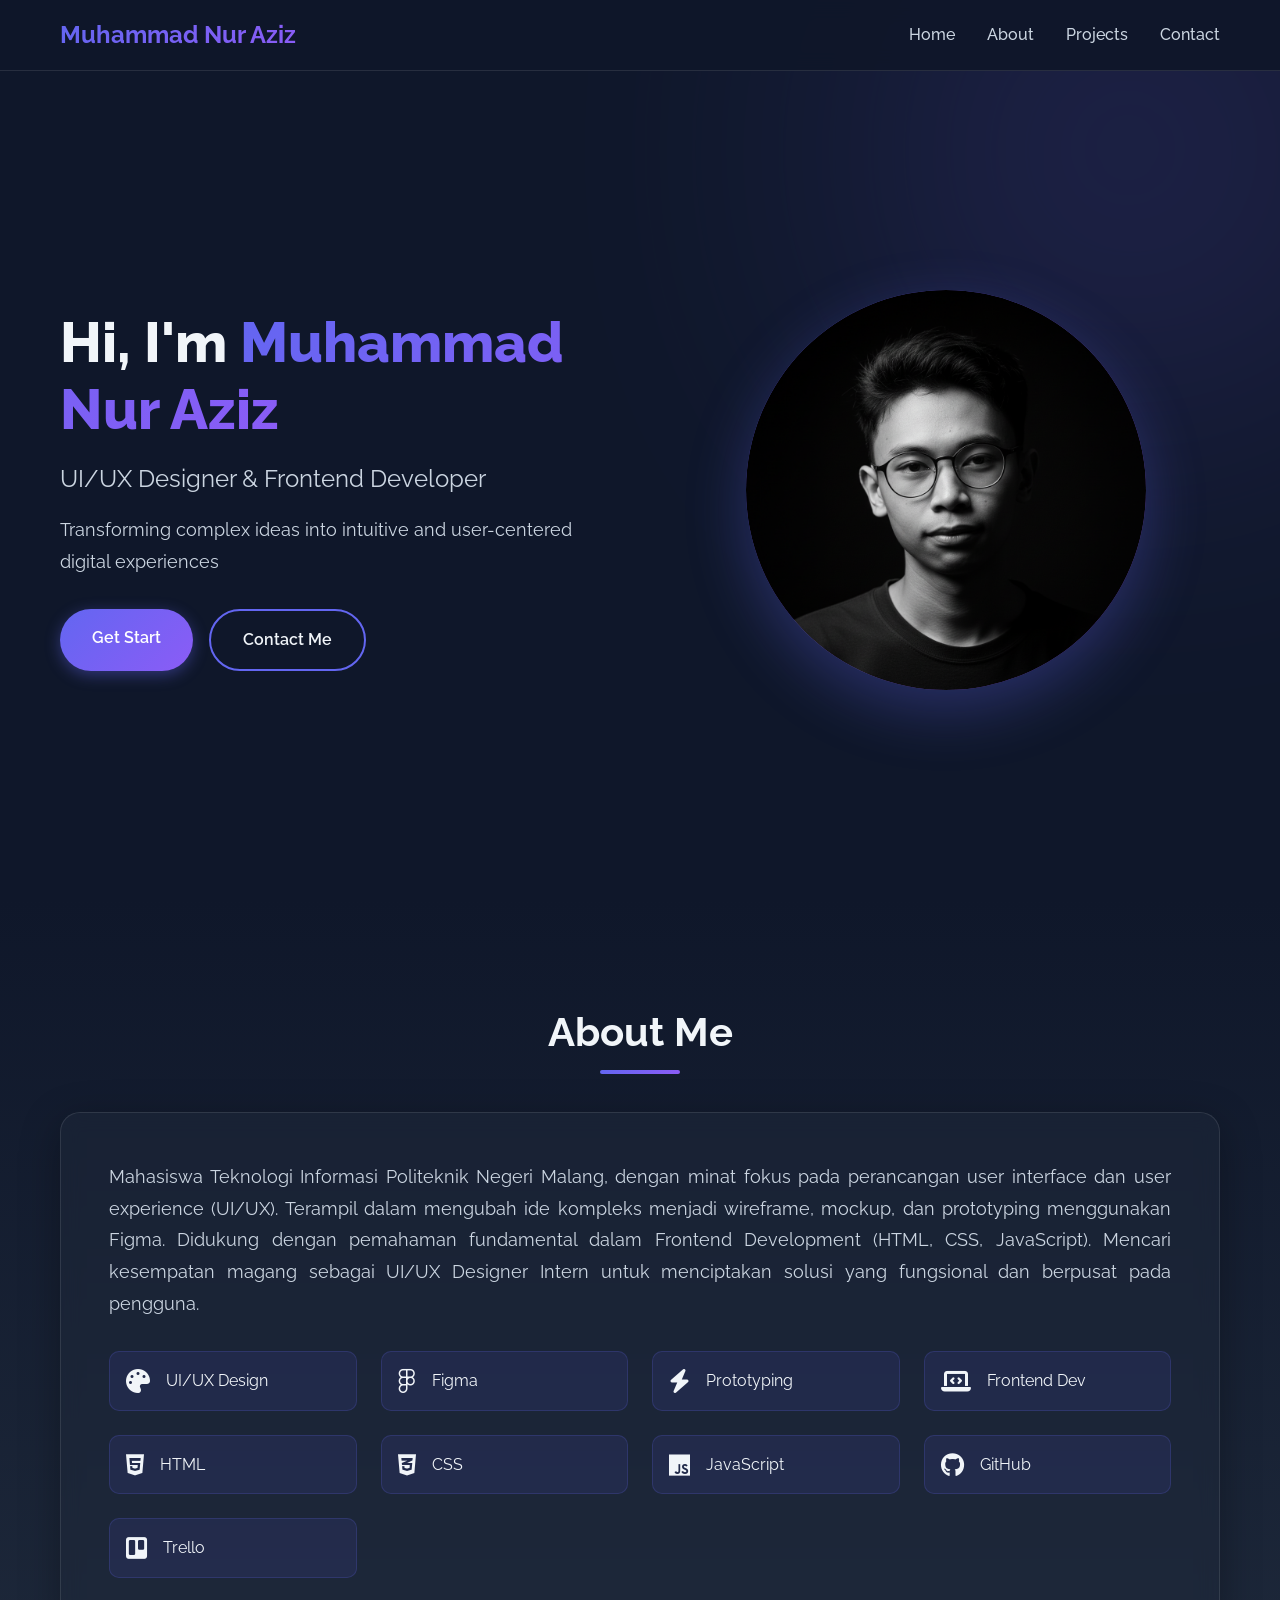
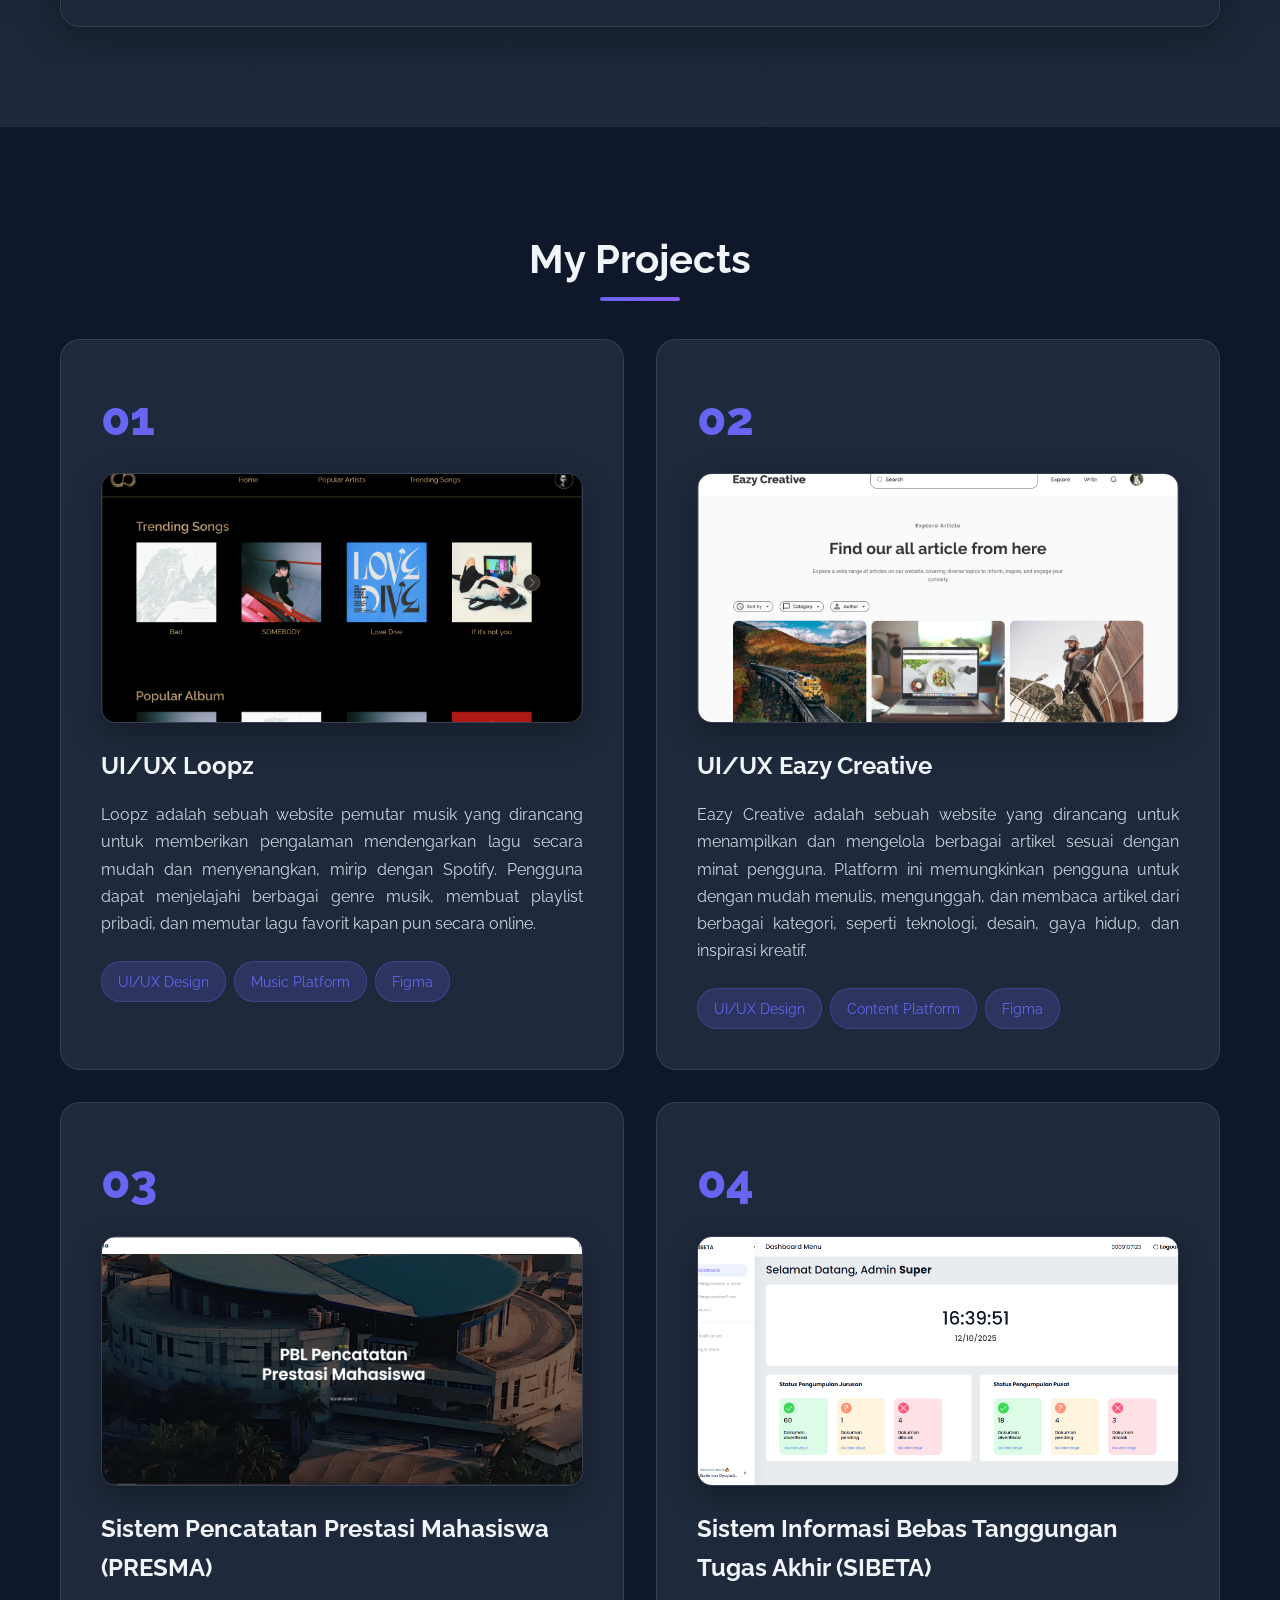
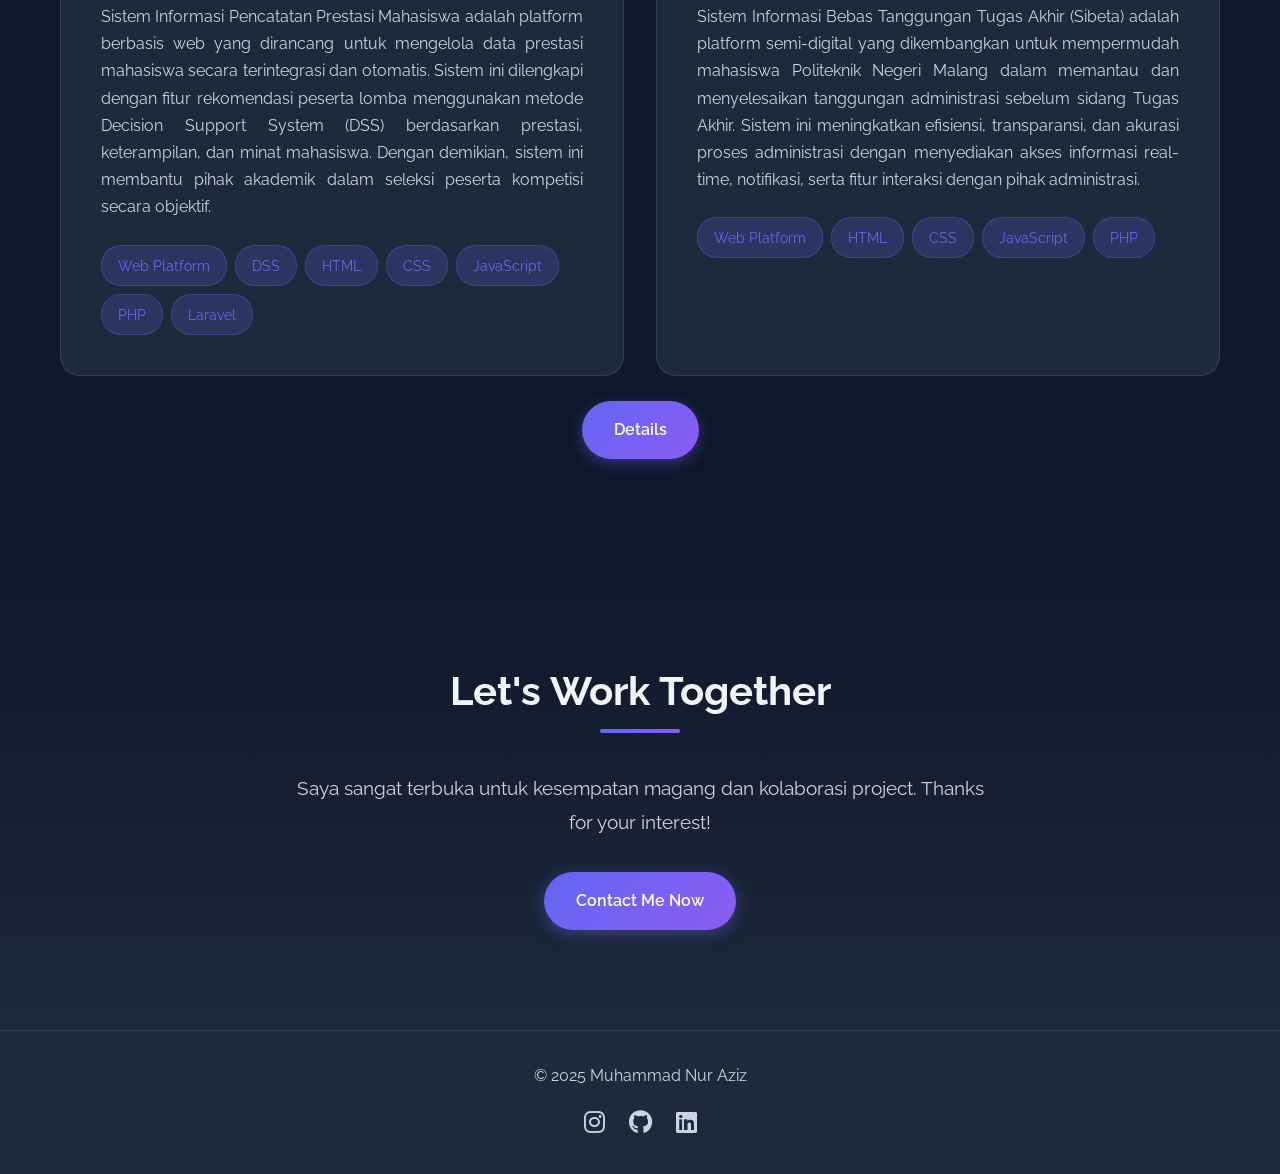
==== index.html @ 15ac4cf9 "personal website" ====
<!DOCTYPE html>
<html lang="id">
  <head>
    <meta charset="UTF-8" />
    <meta name="viewport" content="width=device-width, initial-scale=1.0" />
    <title>Muhammad Nur Aziz - UI/UX Designer Portfolio</title>
    <link rel="stylesheet" href="./css/style.css" />
    <link
      rel="stylesheet"
      href="https://cdnjs.cloudflare.com/ajax/libs/font-awesome/6.5.0/css/all.min.css"
    />
    <link
      href="https://fonts.googleapis.com/css2?family=Raleway:wght@400;500;600;700;800&display=swap"
      rel="stylesheet"
    />
  </head>
  <body>
    <!-- Navigation -->
    <nav class="navbar">
      <div class="container">
        <div class="logo">Muhammad Nur Aziz</div>
        <ul class="nav-menu">
          <li><a href="#home" class="nav-link">Home</a></li>
          <li><a href="#about" class="nav-link">About</a></li>
          <li><a href="#projects" class="nav-link">Projects</a></li>
          <li><a href="#contact" class="nav-link">Contact</a></li>
        </ul>
        <div class="hamburger">
          <span></span>
          <span></span>
          <span></span>
        </div>
      </div>
    </nav>

    <!-- Hero Section -->
    <section id="home" class="hero">
      <div class="container">
        <div class="hero-content">
          <div class="hero-text">
            <h1 class="hero-title">
              Hi, I'm <span class="gradient-text">Muhammad Nur Aziz</span>
            </h1>
            <p class="hero-subtitle">UI/UX Designer & Frontend Developer</p>
            <p class="hero-description">
              Transforming complex ideas into intuitive and user-centered
              digital experiences
            </p>
            <div class="hero-buttons">
              <a href="#about" class="btn btn-primary">Get Start</a>
              <a
                href="https://wa.me/+6289617421374"
                class="btn btn-secondary"
                target="_blank"
                >Contact Me</a
              >
            </div>
          </div>
          <div class="hero-image">
            <div class="image-placeholder">
              <img src="./img/profile.png" alt="Muhammad Nur Aziz" />
            </div>
          </div>
        </div>
      </div>
    </section>

    <!-- About Section -->
    <section id="about" class="about">
      <div class="container">
        <h2 class="section-title">About Me</h2>
        <div class="about-content">
          <div class="about-card">
            <p class="about-text">
              Mahasiswa Teknologi Informasi Politeknik Negeri Malang, dengan
              minat fokus pada perancangan user interface dan user experience
              (UI/UX). Terampil dalam mengubah ide kompleks menjadi wireframe,
              mockup, dan prototyping menggunakan Figma. Didukung dengan
              pemahaman fundamental dalam Frontend Development (HTML, CSS,
              JavaScript). Mencari kesempatan magang sebagai UI/UX Designer
              Intern untuk menciptakan solusi yang fungsional dan berpusat pada
              pengguna.
            </p>
            <div class="skills">
              <div class="skill-item">
                <i class="fa-solid fa-palette skill-icon"></i
                ><span>UI/UX Design</span>
              </div>
              <div class="skill-item">
                <i class="fa-brands fa-figma skill-icon"></i><span>Figma</span>
              </div>
              <div class="skill-item">
                <i class="fa-solid fa-bolt skill-icon"></i
                ><span>Prototyping</span>
              </div>
              <div class="skill-item">
                <i class="fa-solid fa-laptop-code skill-icon"></i
                ><span>Frontend Dev</span>
              </div>
              <div class="skill-item">
                <i class="fa-brands fa-html5 skill-icon"></i><span>HTML</span>
              </div>
              <div class="skill-item">
                <i class="fa-brands fa-css3-alt skill-icon"></i><span>CSS</span>
              </div>
              <div class="skill-item">
                <i class="fa-brands fa-js skill-icon"></i
                ><span>JavaScript</span>
              </div>
              <div class="skill-item">
                <i class="fa-brands fa-github skill-icon"></i
                ><span>GitHub</span>
              </div>
              <div class="skill-item">
                <i class="fa-brands fa-trello skill-icon"></i
                ><span>Trello</span>
              </div>
            </div>
          </div>
        </div>
      </div>
    </section>

    <!-- Projects Section -->
    <section id="projects" class="projects">
      <div class="container">
        <h2 class="section-title">My Projects</h2>
        <div class="projects-grid">
          <!-- Project 1 -->
          <div class="project-card">
            <div class="project-number">01</div>
            <div class="project-image">
              <img src="./img/loopz.png" alt="Preview Loopz" />
            </div>
            <h3 class="project-title">UI/UX Loopz</h3>
            <p class="project-description">
              Loopz adalah sebuah website pemutar musik yang dirancang untuk
              memberikan pengalaman mendengarkan lagu secara mudah dan
              menyenangkan, mirip dengan Spotify. Pengguna dapat menjelajahi
              berbagai genre musik, membuat playlist pribadi, dan memutar lagu
              favorit kapan pun secara online.
            </p>
            <div class="project-tags">
              <span class="tag">UI/UX Design</span>
              <span class="tag">Music Platform</span>
              <span class="tag">Figma</span>
            </div>
          </div>

          <!-- Project 2 -->
          <div class="project-card">
            <div class="project-number">02</div>
            <div class="project-image">
              <img src="./img/ezcreative.png" alt="Preview EzCrateive" />
            </div>
            <h3 class="project-title">UI/UX Eazy Creative</h3>
            <p class="project-description">
              Eazy Creative adalah sebuah website yang dirancang untuk
              menampilkan dan mengelola berbagai artikel sesuai dengan minat
              pengguna. Platform ini memungkinkan pengguna untuk dengan mudah
              menulis, mengunggah, dan membaca artikel dari berbagai kategori,
              seperti teknologi, desain, gaya hidup, dan inspirasi kreatif.
            </p>
            <div class="project-tags">
              <span class="tag">UI/UX Design</span>
              <span class="tag">Content Platform</span>
              <span class="tag">Figma</span>
            </div>
          </div>
          <!-- Project 3 -->
          <div class="project-card">
            <div class="project-number">03</div>
            <div class="project-image">
              <img src="./img/presma.png" alt="Preview PRESMA" />
            </div>
            <h3 class="project-title">
              Sistem Pencatatan Prestasi Mahasiswa (PRESMA)
            </h3>
            <p class="project-description">
              Sistem Informasi Pencatatan Prestasi Mahasiswa adalah platform
              berbasis web yang dirancang untuk mengelola data prestasi
              mahasiswa secara terintegrasi dan otomatis. Sistem ini dilengkapi
              dengan fitur rekomendasi peserta lomba menggunakan metode Decision
              Support System (DSS) berdasarkan prestasi, keterampilan, dan minat
              mahasiswa. Dengan demikian, sistem ini membantu pihak akademik
              dalam seleksi peserta kompetisi secara objektif.
            </p>
            <div class="project-tags">
              <span class="tag">Web Platform</span>
              <span class="tag">DSS</span>
              <span class="tag">HTML</span>
              <span class="tag">CSS</span>
              <span class="tag">JavaScript</span>
              <span class="tag">PHP</span>
              <span class="tag">Laravel</span>
            </div>
          </div>

          <!-- Project 4 -->
          <div class="project-card">
            <div class="project-number">04</div>
            <div class="project-image">
              <img src="./img/sibeta.png" alt="Preview Sibeta" />
            </div>
            <h3 class="project-title">
              Sistem Informasi Bebas Tanggungan Tugas Akhir (SIBETA)
            </h3>
            <p class="project-description">
              Sistem Informasi Bebas Tanggungan Tugas Akhir (Sibeta) adalah
              platform semi-digital yang dikembangkan untuk mempermudah
              mahasiswa Politeknik Negeri Malang dalam memantau dan
              menyelesaikan tanggungan administrasi sebelum sidang Tugas Akhir.
              Sistem ini meningkatkan efisiensi, transparansi, dan akurasi
              proses administrasi dengan menyediakan akses informasi real-time,
              notifikasi, serta fitur interaksi dengan pihak administrasi.
            </p>
            <div class="project-tags">
              <span class="tag">Web Platform</span>
              <span class="tag">HTML</span>
              <span class="tag">CSS</span>
              <span class="tag">JavaScript</span>
              <span class="tag">PHP</span>
            </div>
          </div>
        </div>
      </div>
      <br />
      <div class="contact-content">
        <!-- Details Screenshot project -->
        <div class="contact-buttons">
          <a
            href="https://drive.google.com/drive/u/0/folders/1Ir-aEuuQYAN5PcTcXBgMa7-wXLX2OLFY"
            class="btn btn-primary"
            target="_blank"
            >Details</a
          >
        </div>
      </div>
    </section>

    <!-- Contact Section -->
    <section id="contact" class="contact">
      <div class="container">
        <h2 class="section-title">Let's Work Together</h2>
        <div class="contact-content">
          <p class="contact-description">
            Saya sangat terbuka untuk kesempatan magang dan kolaborasi project.
            Thanks for your interest!
          </p>
          <div class="contact-buttons">
            <a href="https://wa.me/+6289617421374" class="btn btn-primary"
              >Contact Me Now</a
            >
            <!-- <a
              href="https://www.linkedin.com/in/muhammad-nur-aziz-06a3a4257/"
              class="btn btn-secondary"
              target="_blank"
              >LinkedIn</a
            > -->
          </div>
        </div>
      </div>
    </section>

    <!-- Footer -->
    <footer class="footer">
      <div class="container">
        <p>&copy; 2025 Muhammad Nur Aziz</p>
        <div class="social-links">
          <a
            href="https://www.instagram.com/reeen8890/"
            target="_blank"
            aria-label="Instagram"
          >
            <i class="fab fa-instagram"></i>
          </a>
          <a
            href="https://github.com/ren5602"
            target="_blank"
            aria-label="GitHub"
          >
            <i class="fab fa-github"></i>
          </a>
          <a
            href="https://www.linkedin.com/in/muhammad-nur-aziz-06a3a4257"
            target="_blank"
            aria-label="LinkedIn"
          >
            <i class="fab fa-linkedin"></i>
          </a>
        </div>
      </div>
    </footer>

    <script src="./js/script.js"></script>
  </body>
</html>
---- css/style.css ----
/* Reset & Base Styles */
* {
  margin: 0;
  padding: 0;
  box-sizing: border-box;
}

:root {
  --primary-color: #6366f1;
  --secondary-color: #8b5cf6;
  --dark-bg: #0f172a;
  --dark-card: #1e293b;
  --text-primary: #f1f5f9;
  --text-secondary: #cbd5e1;
  --accent-gradient: linear-gradient(135deg, #6366f1 0%, #8b5cf6 100%);
}

html {
  scroll-behavior: smooth;
}

body {
  font-family: "Raleway", sans-serif;
  background-color: var(--dark-bg);
  color: var(--text-primary);
  line-height: 1.6;
  overflow-x: hidden;
}

.container {
  max-width: 1200px;
  margin: 0 auto;
  padding: 0 20px;
}

/* Navigation */
.navbar {
  position: fixed;
  top: 0;
  width: 100%;
  background: rgba(15, 23, 42, 0.95);
  backdrop-filter: blur(10px);
  z-index: 1000;
  padding: 1rem 0;
  border-bottom: 1px solid rgba(255, 255, 255, 0.1);
}

.navbar .container {
  display: flex;
  justify-content: space-between;
  align-items: center;
}

.logo {
  font-size: 1.5rem;
  font-weight: bold;
  background: var(--accent-gradient);
  -webkit-background-clip: text;
  -webkit-text-fill-color: transparent;
  background-clip: text;
}

.nav-menu {
  display: flex;
  list-style: none;
  gap: 2rem;
}

.nav-link {
  color: var(--text-secondary);
  text-decoration: none;
  transition: color 0.3s ease;
  font-weight: 500;
}

.nav-link:hover {
  color: var(--primary-color);
}

.hamburger {
  display: none;
  flex-direction: column;
  cursor: pointer;
  gap: 5px;
}

.hamburger span {
  width: 25px;
  height: 3px;
  background: var(--text-primary);
  transition: all 0.3s ease;
}

/* Hero Section */
.hero {
  min-height: 100vh;
  display: flex;
  align-items: center;
  padding-top: 80px;
  position: relative;
  overflow: hidden;
}

.hero::before {
  content: "";
  position: absolute;
  width: 500px;
  height: 500px;
  background: var(--accent-gradient);
  border-radius: 50%;
  filter: blur(150px);
  opacity: 0.2;
  top: -100px;
  right: -100px;
  animation: float 8s ease-in-out infinite;
}

@keyframes float {
  0%,
  100% {
    transform: translate(0, 0);
  }
  50% {
    transform: translate(-50px, 50px);
  }
}

.hero-content {
  display: grid;
  grid-template-columns: 1fr 1fr;
  gap: 4rem;
  align-items: center;
  position: relative;
  z-index: 1;
}

.hero-title {
  font-size: 3.5rem;
  font-weight: 800;
  margin-bottom: 1rem;
  line-height: 1.2;
}

.gradient-text {
  background: var(--accent-gradient);
  -webkit-background-clip: text;
  -webkit-text-fill-color: transparent;
  background-clip: text;
}

.hero-subtitle {
  font-size: 1.5rem;
  color: var(--text-secondary);
  margin-bottom: 1rem;
}

.hero-description {
  font-size: 1.1rem;
  color: var(--text-secondary);
  margin-bottom: 2rem;
  line-height: 1.8;
}

.hero-buttons {
  display: flex;
  gap: 1rem;
}

.btn {
  padding: 1rem 2rem;
  border-radius: 50px;
  text-decoration: none;
  font-weight: 600;
  transition: all 0.3s ease;
  display: inline-block;
}

.btn-primary {
  background: var(--accent-gradient);
  color: white;
  box-shadow: 0 4px 15px rgba(99, 102, 241, 0.4);
}

.btn-primary:hover {
  transform: translateY(-3px);
  box-shadow: 0 6px 20px rgba(99, 102, 241, 0.6);
}

.btn-secondary {
  background: transparent;
  color: var(--text-primary);
  border: 2px solid var(--primary-color);
}

.btn-secondary:hover {
  background: var(--primary-color);
  transform: translateY(-3px);
}

.hero-image {
  display: flex;
  justify-content: center;
}

.image-placeholder {
  width: 400px;
  height: 400px;
  border-radius: 50%;
  background: var(--accent-gradient);
  display: flex;
  align-items: center;
  justify-content: center;
  position: relative;
  overflow: hidden;
  box-shadow: 0 20px 60px rgba(99, 102, 241, 0.3);
}

.image-placeholder img {
  width: 100%;
  height: 100%;
  object-fit: cover;
}

/* About Section */
.about {
  padding: 100px 0;
  background: linear-gradient(180deg, var(--dark-bg) 0%, var(--dark-card) 100%);
}

.section-title {
  font-size: 2.5rem;
  text-align: center;
  margin-bottom: 3rem;
  position: relative;
}

.section-title::after {
  content: "";
  position: absolute;
  bottom: -10px;
  left: 50%;
  transform: translateX(-50%);
  width: 80px;
  height: 4px;
  background: var(--accent-gradient);
  border-radius: 2px;
}

.about-card {
  background: rgba(30, 41, 59, 0.5);
  padding: 3rem;
  border-radius: 20px;
  backdrop-filter: blur(10px);
  border: 1px solid rgba(255, 255, 255, 0.1);
  box-shadow: 0 10px 40px rgba(0, 0, 0, 0.3);
}

.about-text {
  font-size: 1.1rem;
  line-height: 1.8;
  color: var(--text-secondary);
  margin-bottom: 2rem;
  text-align: justify;
}

.skills {
  display: grid;
  grid-template-columns: repeat(auto-fit, minmax(200px, 1fr));
  gap: 1.5rem;
}

.skill-item {
  display: flex;
  align-items: center;
  gap: 1rem;
  padding: 1rem;
  background: rgba(99, 102, 241, 0.1);
  border-radius: 10px;
  border: 1px solid rgba(99, 102, 241, 0.2);
  transition: all 0.3s ease;
}

.skill-item:hover {
  background: rgba(99, 102, 241, 0.2);
  transform: translateY(-5px);
}

.skill-icon {
  font-size: 1.5rem;
}

/* Projects Section */
.projects {
  padding: 100px 0;
  background: var(--dark-bg);
}

.projects-grid {
  display: grid;
  grid-template-columns: repeat(auto-fit, minmax(500px, 1fr));
  gap: 2rem;
}

.project-card {
  background: var(--dark-card);
  padding: 2.5rem;
  border-radius: 20px;
  border: 1px solid rgba(255, 255, 255, 0.1);
  transition: all 0.4s ease;
  position: relative;
  overflow: hidden;
}

.project-card::before {
  content: "";
  position: absolute;
  top: 0;
  left: 0;
  width: 100%;
  height: 4px;
  background: var(--accent-gradient);
  transform: scaleX(0);
  transition: transform 0.4s ease;
}

.project-card:hover::before {
  transform: scaleX(1);
}

.project-card:hover {
  transform: translateY(-10px);
  box-shadow: 0 20px 50px rgba(99, 102, 241, 0.3);
  border-color: var(--primary-color);
}

.project-number {
  font-size: 3rem;
  font-weight: 800;
  background: var(--accent-gradient);
  -webkit-background-clip: text;
  -webkit-text-fill-color: transparent;
  background-clip: text;
  margin-bottom: 1rem;
}

.project-title {
  font-size: 1.5rem;
  margin-bottom: 1rem;
  color: var(--text-primary);
}

.project-description {
  color: var(--text-secondary);
  margin-bottom: 1.5rem;
  line-height: 1.7;
  text-align: justify;
}

.project-tags {
  display: flex;
  flex-wrap: wrap;
  gap: 0.5rem;
}

.tag {
  padding: 0.5rem 1rem;
  background: rgba(99, 102, 241, 0.2);
  color: var(--primary-color);
  border-radius: 20px;
  font-size: 0.9rem;
  border: 1px solid rgba(99, 102, 241, 0.3);
}
.project-image {
  width: 100%;
  height: 250px;
  border-radius: 15px;
  overflow: hidden;
  margin-bottom: 1.5rem;
  border: 1px solid rgba(255, 255, 255, 0.1);
  box-shadow: 0 10px 30px rgba(0, 0, 0, 0.3);
}

.project-image img {
  width: 100%;
  height: 100%;
  object-fit: cover;
  transition: transform 0.5s ease;
}

.project-card:hover .project-image img {
  transform: scale(1.05);
}
/* Contact Section */
.contact {
  padding: 100px 0;
  background: linear-gradient(180deg, var(--dark-bg) 0%, var(--dark-card) 100%);
}

.contact-content {
  text-align: center;
  max-width: 700px;
  margin: 0 auto;
}

.contact-description {
  font-size: 1.2rem;
  color: var(--text-secondary);
  margin-bottom: 2rem;
  line-height: 1.8;
}

.contact-buttons {
  display: flex;
  justify-content: center;
  gap: 1rem;
}

/* Footer */
.footer {
  background: var(--dark-card);
  padding: 2rem 0;
  text-align: center;
  border-top: 1px solid rgba(255, 255, 255, 0.1);
}

.footer p {
  color: var(--text-secondary);
}
.footer .social-links {
  margin-top: 1rem;
  display: flex;
  justify-content: center;
  gap: 1.5rem;
}

.footer .social-links a {
  color: var(--text-secondary);
  font-size: 1.5rem;
  transition: all 0.3s ease;
}

.footer .social-links a:hover {
  color: var(--primary-color);
  transform: translateY(-3px);
}

/* Responsive Design */
@media (max-width: 768px) {
  .hamburger {
    display: flex;
  }

  .nav-menu {
    position: fixed;
    left: -100%;
    top: 70px;
    flex-direction: column;
    background: var(--dark-card);
    width: 100%;
    text-align: center;
    transition: 0.3s;
    padding: 2rem 0;
    border-top: 1px solid rgba(255, 255, 255, 0.1);
  }

  .nav-menu.active {
    left: 0;
  }

  .hero-content {
    grid-template-columns: 1fr;
    text-align: center;
  }

  .hero-title {
    font-size: 2.5rem;
  }

  .hero-buttons {
    justify-content: center;
    flex-wrap: wrap;
  }

  .image-placeholder {
    width: 300px;
    height: 300px;
  }

  .projects-grid {
    grid-template-columns: 1fr;
  }

  .contact-buttons {
    flex-direction: column;
    align-items: center;
  }

  .btn {
    width: 100%;
    max-width: 300px;
  }
}

@media (max-width: 480px) {
  .hero-title {
    font-size: 2rem;
  }

  .section-title {
    font-size: 2rem;
  }

  .about-card {
    padding: 2rem;
  }

  .project-card {
    padding: 2rem;
  }
}
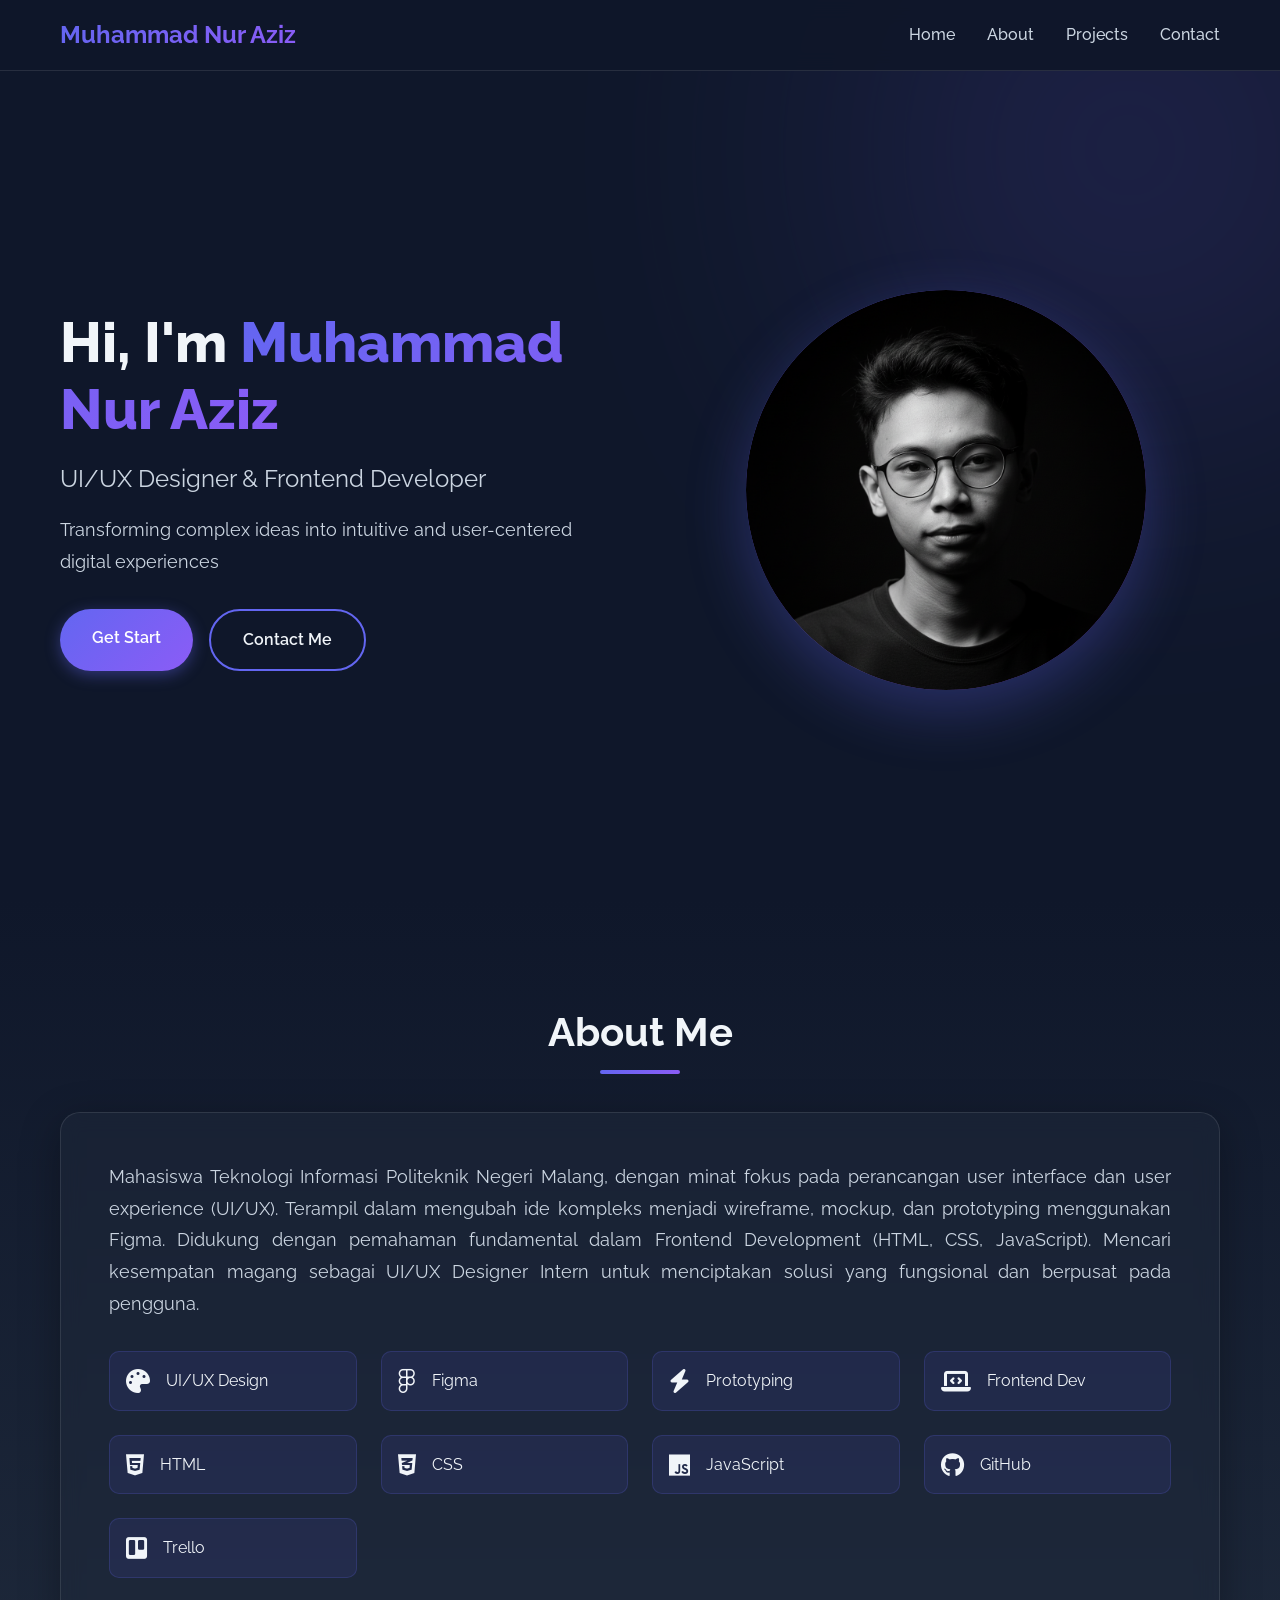
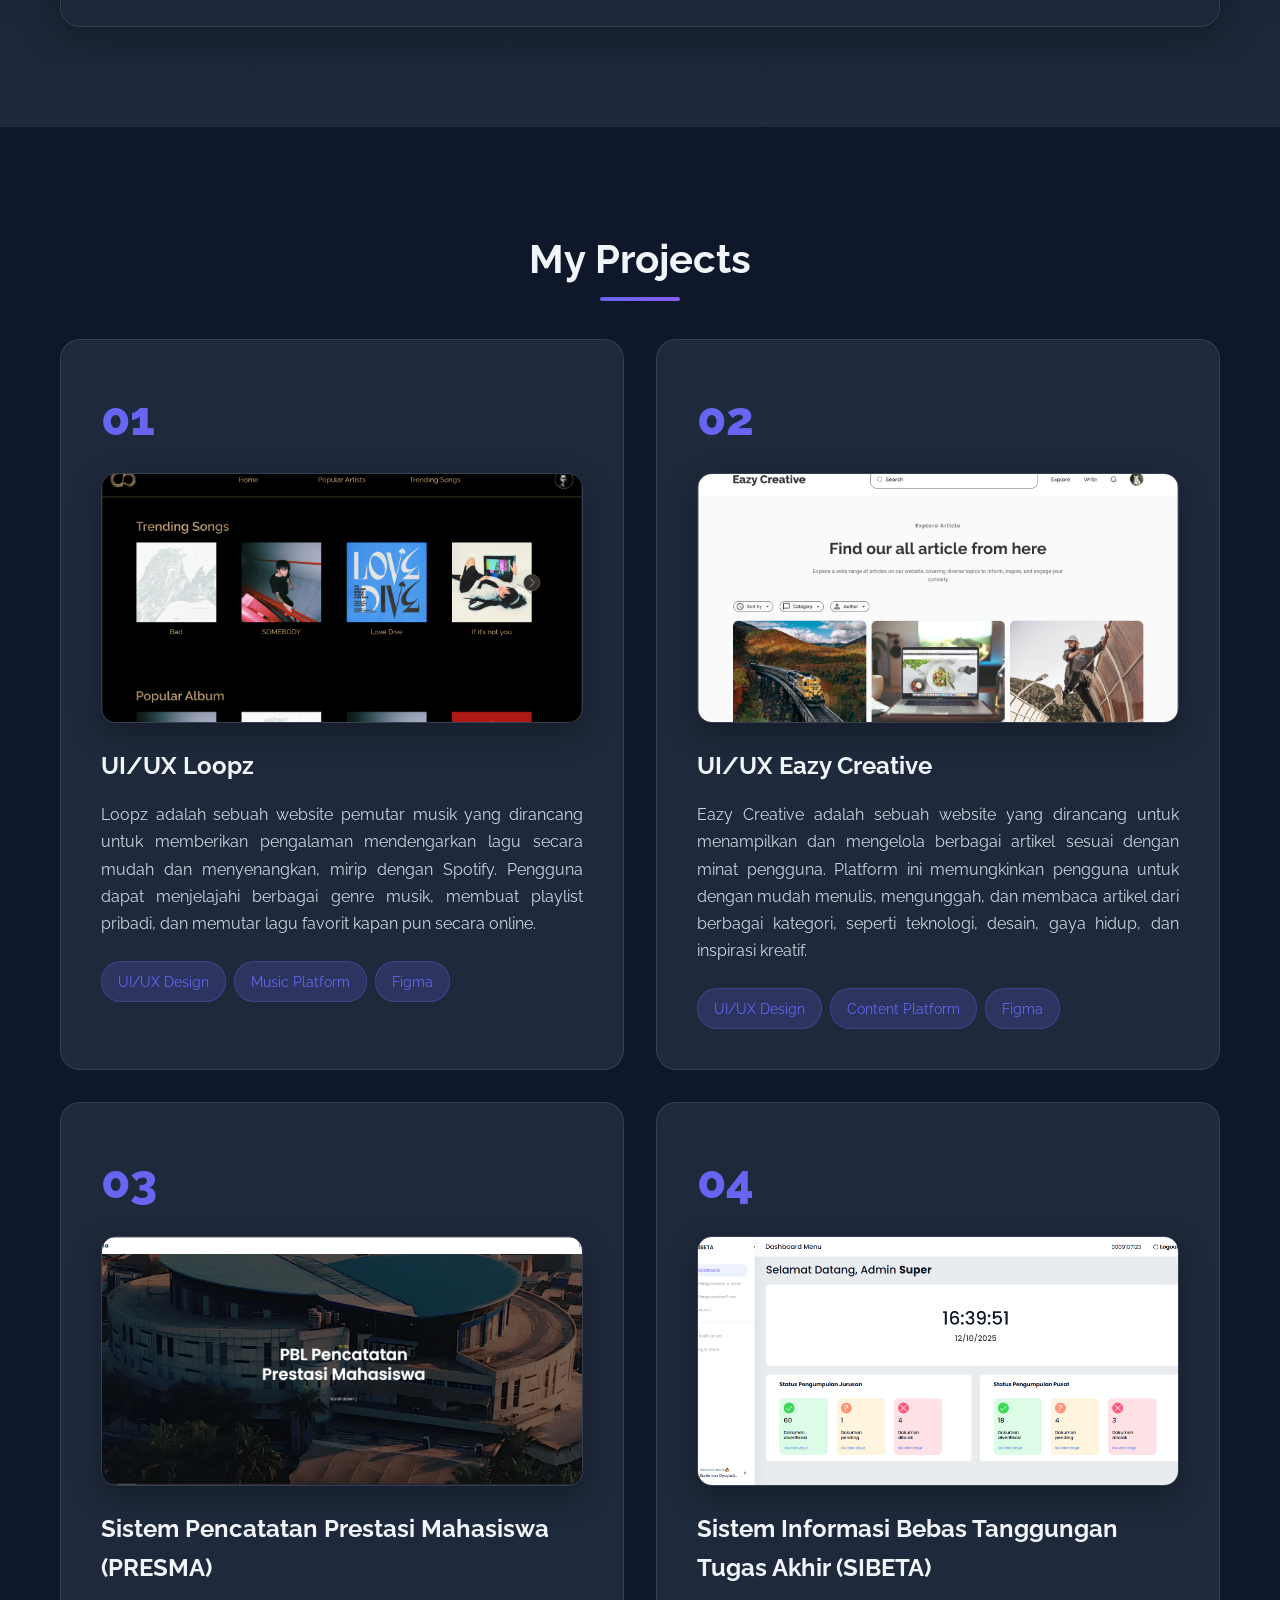
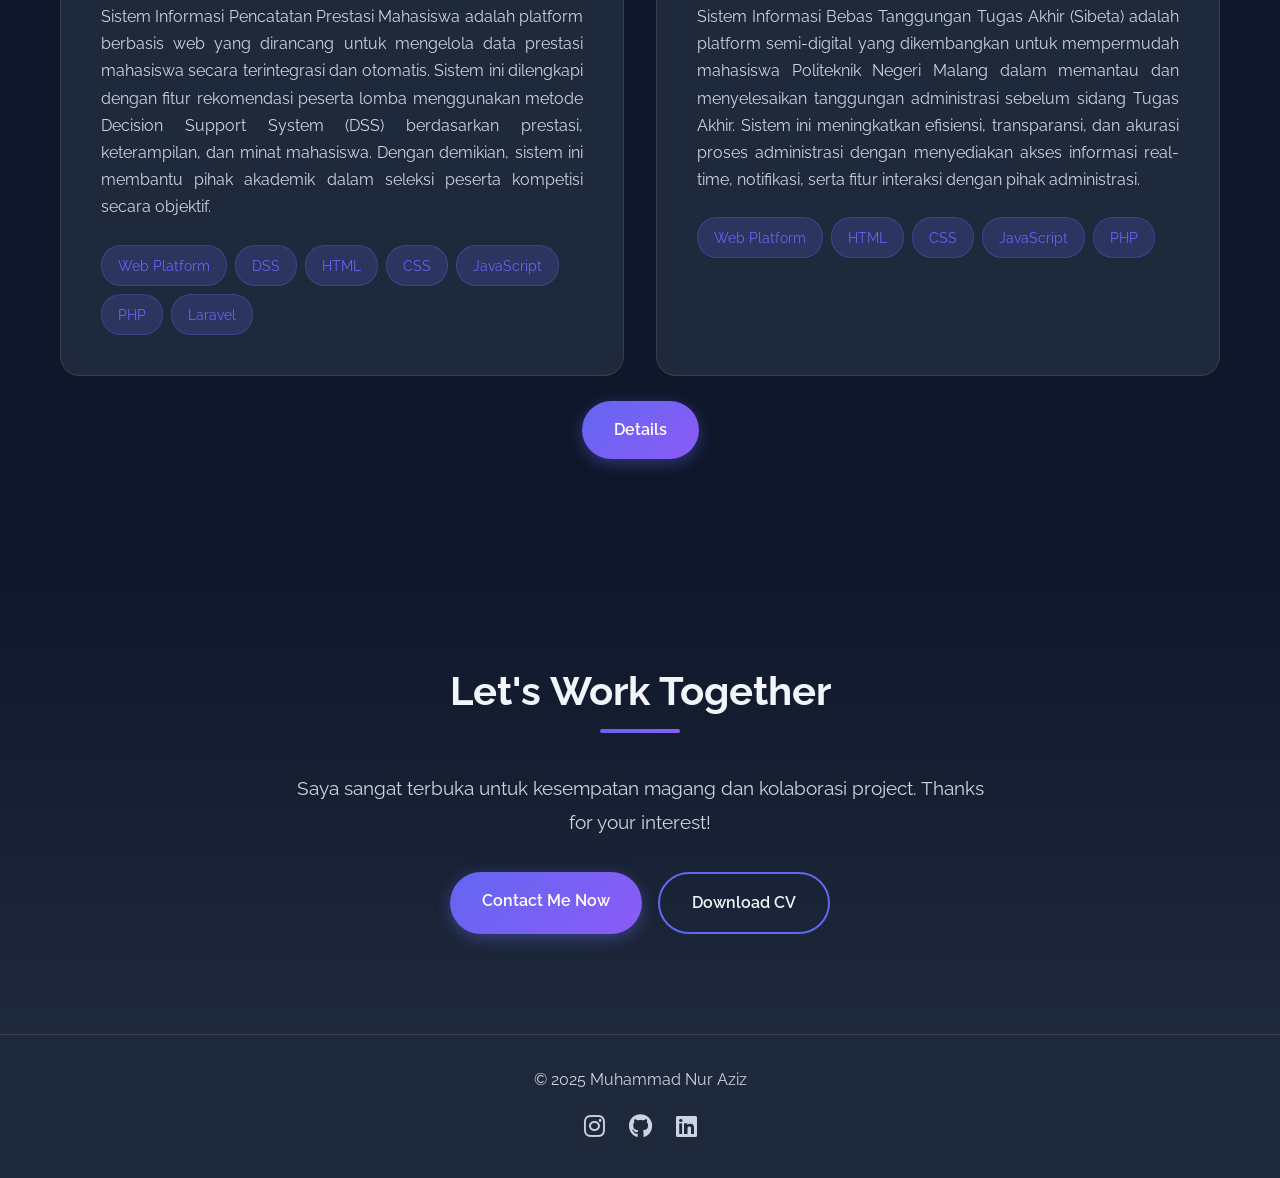
==== commit db332bb2: "add cv download" ====
--- a/index.html
+++ b/index.html
@@ -251,12 +251,12 @@
             <a href="https://wa.me/+6289617421374" class="btn btn-primary"
               >Contact Me Now</a
             >
-            <!-- <a
-              href="https://www.linkedin.com/in/muhammad-nur-aziz-06a3a4257/"
+            <a
+              href="https://drive.google.com/file/d/1DxnGgFA5l8zEioxo1bAGJYwwzL0PJiMN/view?usp=sharing"
               class="btn btn-secondary"
               target="_blank"
-              >LinkedIn</a
-            > -->
+              >Download CV</a
+            >
           </div>
         </div>
       </div>
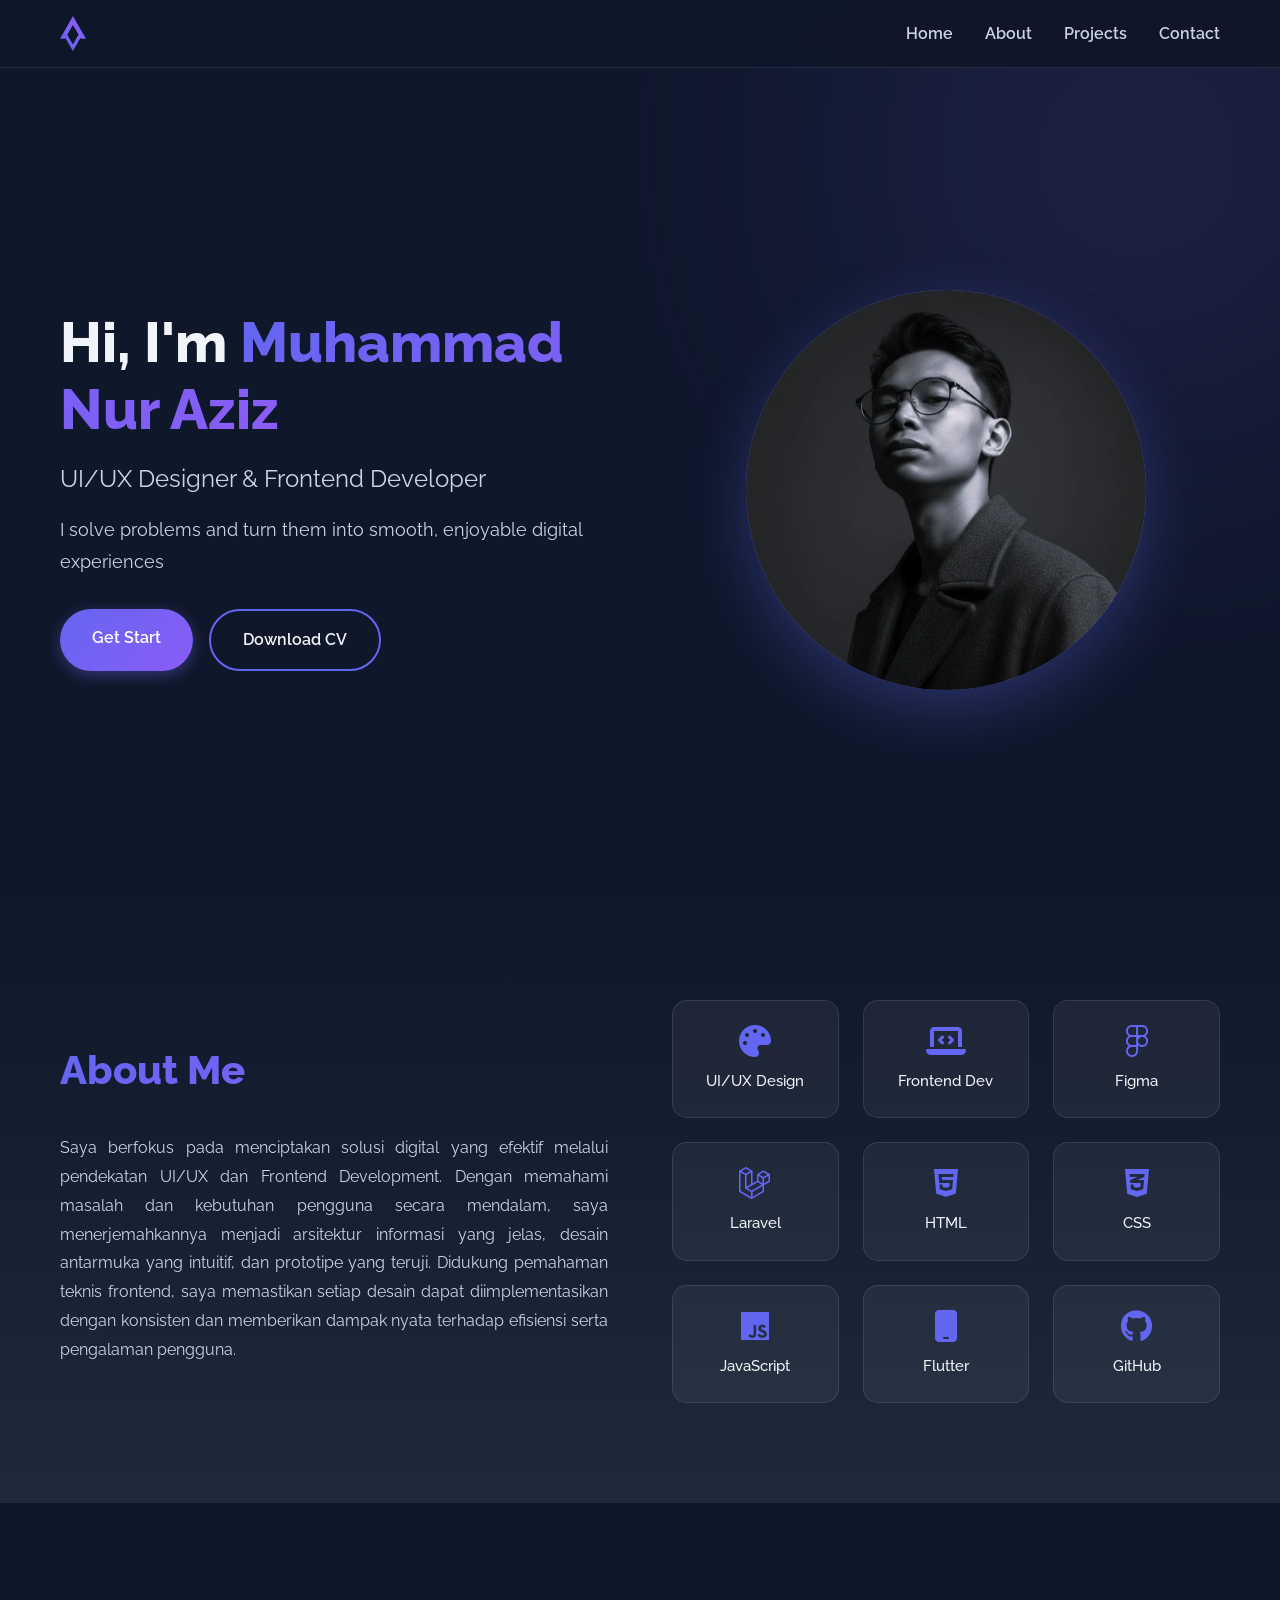
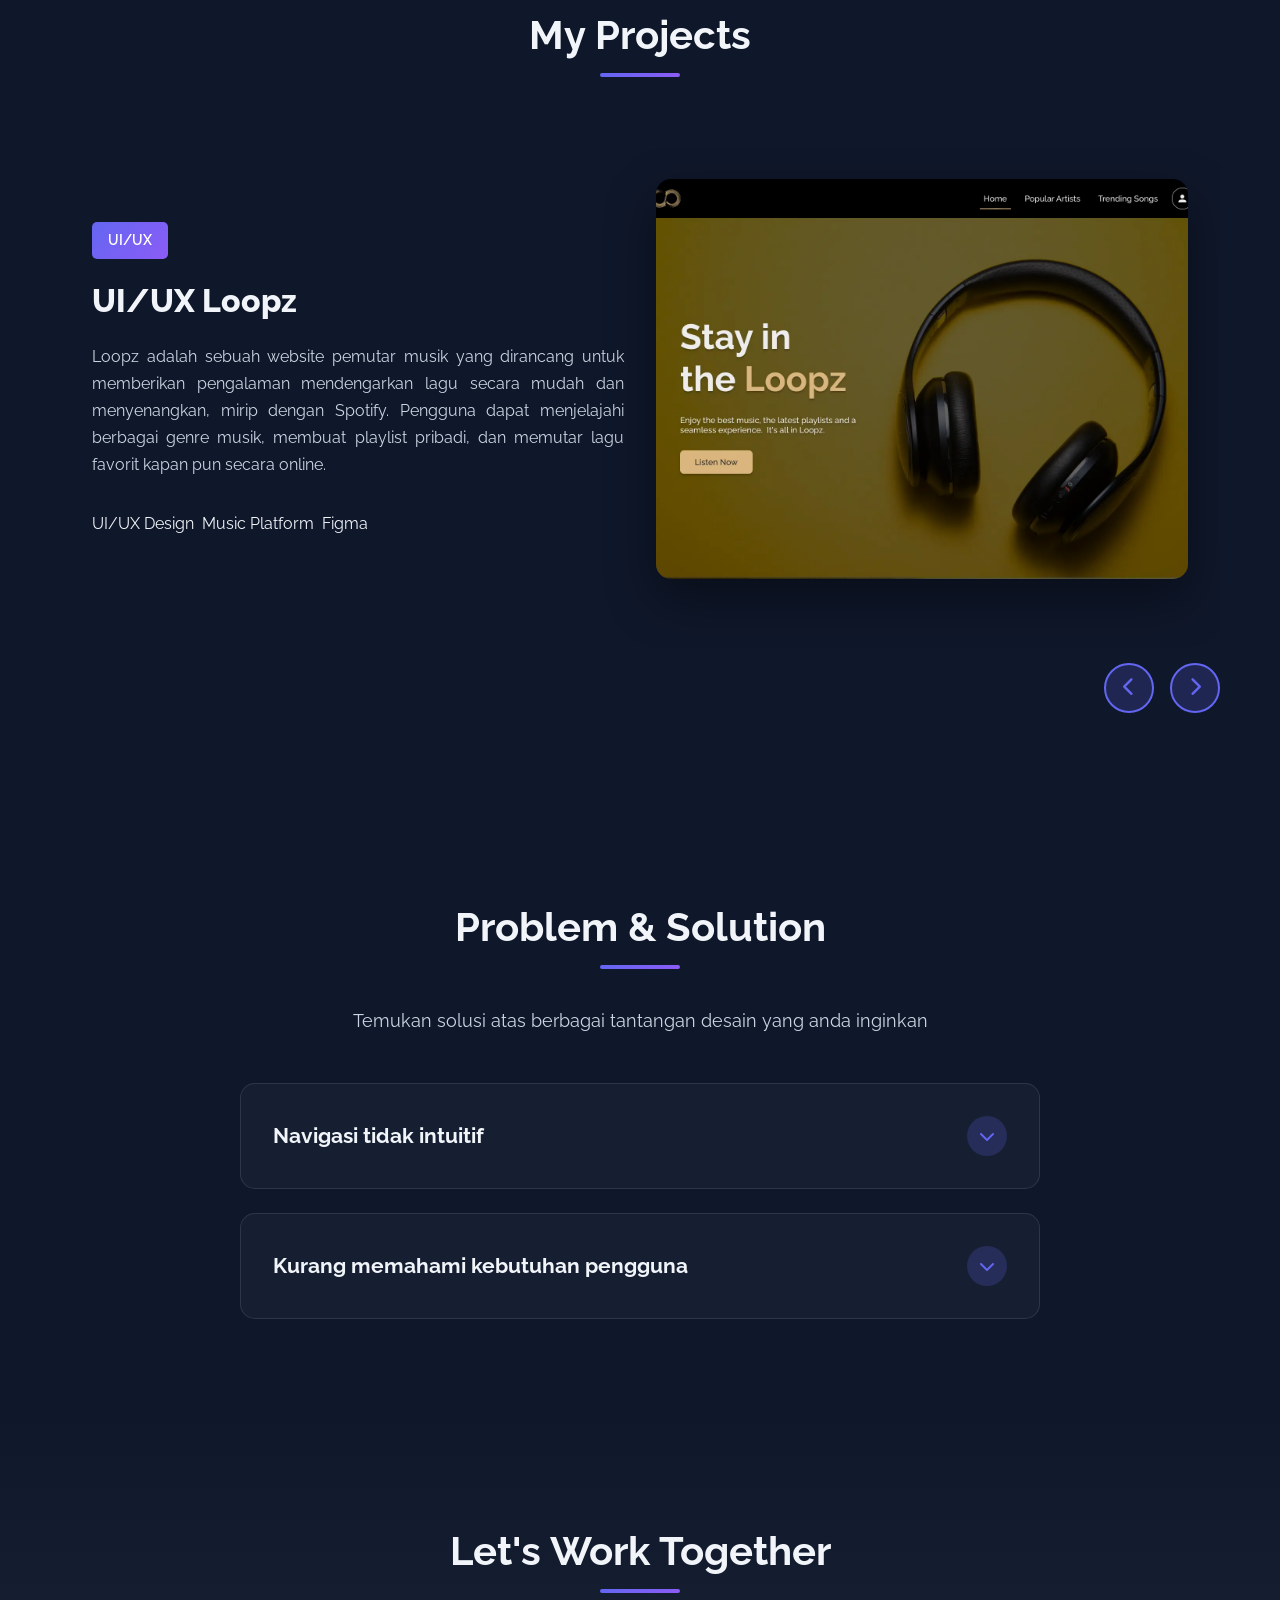
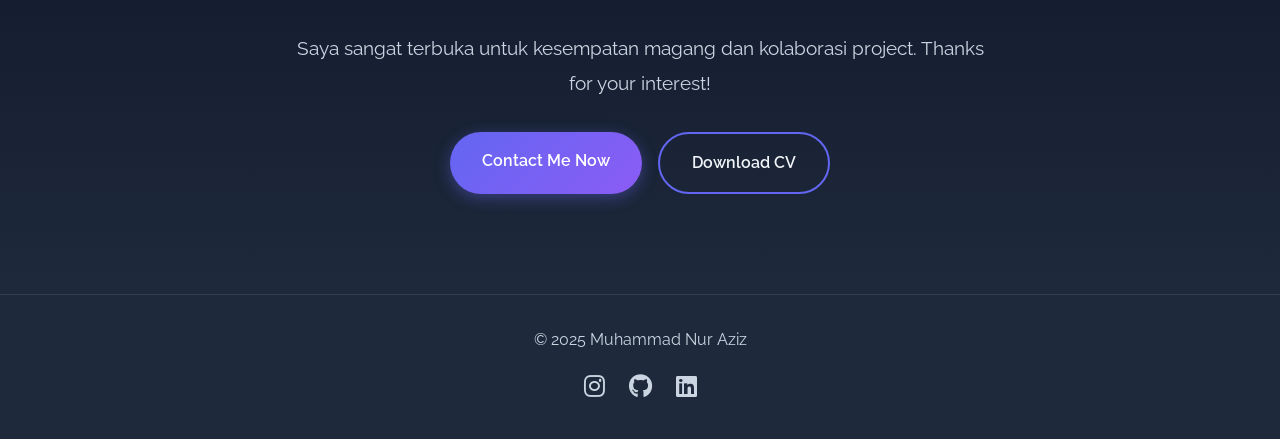
==== commit 72ec7dad: "modifikasi tampilan" ====
--- a/index.html
+++ b/index.html
@@ -15,283 +15,17 @@
     />
   </head>
   <body>
-    <!-- Navigation -->
-    <nav class="navbar">
-      <div class="container">
-        <div class="logo">Muhammad Nur Aziz</div>
-        <ul class="nav-menu">
-          <li><a href="#home" class="nav-link">Home</a></li>
-          <li><a href="#about" class="nav-link">About</a></li>
-          <li><a href="#projects" class="nav-link">Projects</a></li>
-          <li><a href="#contact" class="nav-link">Contact</a></li>
-        </ul>
-        <div class="hamburger">
-          <span></span>
-          <span></span>
-          <span></span>
-        </div>
-      </div>
-    </nav>
+    <!-- Component Containers -->
+    <div id="navbar-container"></div>
+    <div id="hero-container"></div>
+    <div id="about-container"></div>
+    <div id="projects-container"></div>
+    <div id="problems-container"></div>
+    <div id="contact-container"></div>
+    <div id="footer-container"></div>
 
-    <!-- Hero Section -->
-    <section id="home" class="hero">
-      <div class="container">
-        <div class="hero-content">
-          <div class="hero-text">
-            <h1 class="hero-title">
-              Hi, I'm <span class="gradient-text">Muhammad Nur Aziz</span>
-            </h1>
-            <p class="hero-subtitle">UI/UX Designer & Frontend Developer</p>
-            <p class="hero-description">
-              Transforming complex ideas into intuitive and user-centered
-              digital experiences
-            </p>
-            <div class="hero-buttons">
-              <a href="#about" class="btn btn-primary">Get Start</a>
-              <a
-                href="https://wa.me/+6289617421374"
-                class="btn btn-secondary"
-                target="_blank"
-                >Contact Me</a
-              >
-            </div>
-          </div>
-          <div class="hero-image">
-            <div class="image-placeholder">
-              <img src="./img/profile.png" alt="Muhammad Nur Aziz" />
-            </div>
-          </div>
-        </div>
-      </div>
-    </section>
-
-    <!-- About Section -->
-    <section id="about" class="about">
-      <div class="container">
-        <h2 class="section-title">About Me</h2>
-        <div class="about-content">
-          <div class="about-card">
-            <p class="about-text">
-              Mahasiswa Teknologi Informasi Politeknik Negeri Malang, dengan
-              minat fokus pada perancangan user interface dan user experience
-              (UI/UX). Terampil dalam mengubah ide kompleks menjadi wireframe,
-              mockup, dan prototyping menggunakan Figma. Didukung dengan
-              pemahaman fundamental dalam Frontend Development (HTML, CSS,
-              JavaScript). Mencari kesempatan magang sebagai UI/UX Designer
-              Intern untuk menciptakan solusi yang fungsional dan berpusat pada
-              pengguna.
-            </p>
-            <div class="skills">
-              <div class="skill-item">
-                <i class="fa-solid fa-palette skill-icon"></i
-                ><span>UI/UX Design</span>
-              </div>
-              <div class="skill-item">
-                <i class="fa-brands fa-figma skill-icon"></i><span>Figma</span>
-              </div>
-              <div class="skill-item">
-                <i class="fa-solid fa-bolt skill-icon"></i
-                ><span>Prototyping</span>
-              </div>
-              <div class="skill-item">
-                <i class="fa-solid fa-laptop-code skill-icon"></i
-                ><span>Frontend Dev</span>
-              </div>
-              <div class="skill-item">
-                <i class="fa-brands fa-html5 skill-icon"></i><span>HTML</span>
-              </div>
-              <div class="skill-item">
-                <i class="fa-brands fa-css3-alt skill-icon"></i><span>CSS</span>
-              </div>
-              <div class="skill-item">
-                <i class="fa-brands fa-js skill-icon"></i
-                ><span>JavaScript</span>
-              </div>
-              <div class="skill-item">
-                <i class="fa-brands fa-github skill-icon"></i
-                ><span>GitHub</span>
-              </div>
-              <div class="skill-item">
-                <i class="fa-brands fa-trello skill-icon"></i
-                ><span>Trello</span>
-              </div>
-            </div>
-          </div>
-        </div>
-      </div>
-    </section>
-
-    <!-- Projects Section -->
-    <section id="projects" class="projects">
-      <div class="container">
-        <h2 class="section-title">My Projects</h2>
-        <div class="projects-grid">
-          <!-- Project 1 -->
-          <div class="project-card">
-            <div class="project-number">01</div>
-            <div class="project-image">
-              <img src="./img/loopz.png" alt="Preview Loopz" />
-            </div>
-            <h3 class="project-title">UI/UX Loopz</h3>
-            <p class="project-description">
-              Loopz adalah sebuah website pemutar musik yang dirancang untuk
-              memberikan pengalaman mendengarkan lagu secara mudah dan
-              menyenangkan, mirip dengan Spotify. Pengguna dapat menjelajahi
-              berbagai genre musik, membuat playlist pribadi, dan memutar lagu
-              favorit kapan pun secara online.
-            </p>
-            <div class="project-tags">
-              <span class="tag">UI/UX Design</span>
-              <span class="tag">Music Platform</span>
-              <span class="tag">Figma</span>
-            </div>
-          </div>
-
-          <!-- Project 2 -->
-          <div class="project-card">
-            <div class="project-number">02</div>
-            <div class="project-image">
-              <img src="./img/ezcreative.png" alt="Preview EzCrateive" />
-            </div>
-            <h3 class="project-title">UI/UX Eazy Creative</h3>
-            <p class="project-description">
-              Eazy Creative adalah sebuah website yang dirancang untuk
-              menampilkan dan mengelola berbagai artikel sesuai dengan minat
-              pengguna. Platform ini memungkinkan pengguna untuk dengan mudah
-              menulis, mengunggah, dan membaca artikel dari berbagai kategori,
-              seperti teknologi, desain, gaya hidup, dan inspirasi kreatif.
-            </p>
-            <div class="project-tags">
-              <span class="tag">UI/UX Design</span>
-              <span class="tag">Content Platform</span>
-              <span class="tag">Figma</span>
-            </div>
-          </div>
-          <!-- Project 3 -->
-          <div class="project-card">
-            <div class="project-number">03</div>
-            <div class="project-image">
-              <img src="./img/presma.png" alt="Preview PRESMA" />
-            </div>
-            <h3 class="project-title">
-              Sistem Pencatatan Prestasi Mahasiswa (PRESMA)
-            </h3>
-            <p class="project-description">
-              Sistem Informasi Pencatatan Prestasi Mahasiswa adalah platform
-              berbasis web yang dirancang untuk mengelola data prestasi
-              mahasiswa secara terintegrasi dan otomatis. Sistem ini dilengkapi
-              dengan fitur rekomendasi peserta lomba menggunakan metode Decision
-              Support System (DSS) berdasarkan prestasi, keterampilan, dan minat
-              mahasiswa. Dengan demikian, sistem ini membantu pihak akademik
-              dalam seleksi peserta kompetisi secara objektif.
-            </p>
-            <div class="project-tags">
-              <span class="tag">Web Platform</span>
-              <span class="tag">DSS</span>
-              <span class="tag">HTML</span>
-              <span class="tag">CSS</span>
-              <span class="tag">JavaScript</span>
-              <span class="tag">PHP</span>
-              <span class="tag">Laravel</span>
-            </div>
-          </div>
-
-          <!-- Project 4 -->
-          <div class="project-card">
-            <div class="project-number">04</div>
-            <div class="project-image">
-              <img src="./img/sibeta.png" alt="Preview Sibeta" />
-            </div>
-            <h3 class="project-title">
-              Sistem Informasi Bebas Tanggungan Tugas Akhir (SIBETA)
-            </h3>
-            <p class="project-description">
-              Sistem Informasi Bebas Tanggungan Tugas Akhir (Sibeta) adalah
-              platform semi-digital yang dikembangkan untuk mempermudah
-              mahasiswa Politeknik Negeri Malang dalam memantau dan
-              menyelesaikan tanggungan administrasi sebelum sidang Tugas Akhir.
-              Sistem ini meningkatkan efisiensi, transparansi, dan akurasi
-              proses administrasi dengan menyediakan akses informasi real-time,
-              notifikasi, serta fitur interaksi dengan pihak administrasi.
-            </p>
-            <div class="project-tags">
-              <span class="tag">Web Platform</span>
-              <span class="tag">HTML</span>
-              <span class="tag">CSS</span>
-              <span class="tag">JavaScript</span>
-              <span class="tag">PHP</span>
-            </div>
-          </div>
-        </div>
-      </div>
-      <br />
-      <div class="contact-content">
-        <!-- Details Screenshot project -->
-        <div class="contact-buttons">
-          <a
-            href="https://drive.google.com/drive/u/0/folders/1Ir-aEuuQYAN5PcTcXBgMa7-wXLX2OLFY"
-            class="btn btn-primary"
-            target="_blank"
-            >Details</a
-          >
-        </div>
-      </div>
-    </section>
-
-    <!-- Contact Section -->
-    <section id="contact" class="contact">
-      <div class="container">
-        <h2 class="section-title">Let's Work Together</h2>
-        <div class="contact-content">
-          <p class="contact-description">
-            Saya sangat terbuka untuk kesempatan magang dan kolaborasi project.
-            Thanks for your interest!
-          </p>
-          <div class="contact-buttons">
-            <a href="https://wa.me/+6289617421374" class="btn btn-primary"
-              >Contact Me Now</a
-            >
-            <a
-              href="https://drive.google.com/file/d/1DxnGgFA5l8zEioxo1bAGJYwwzL0PJiMN/view?usp=sharing"
-              class="btn btn-secondary"
-              target="_blank"
-              >Download CV</a
-            >
-          </div>
-        </div>
-      </div>
-    </section>
-
-    <!-- Footer -->
-    <footer class="footer">
-      <div class="container">
-        <p>&copy; 2025 Muhammad Nur Aziz</p>
-        <div class="social-links">
-          <a
-            href="https://www.instagram.com/reeen8890/"
-            target="_blank"
-            aria-label="Instagram"
-          >
-            <i class="fab fa-instagram"></i>
-          </a>
-          <a
-            href="https://github.com/ren5602"
-            target="_blank"
-            aria-label="GitHub"
-          >
-            <i class="fab fa-github"></i>
-          </a>
-          <a
-            href="https://www.linkedin.com/in/muhammad-nur-aziz-06a3a4257"
-            target="_blank"
-            aria-label="LinkedIn"
-          >
-            <i class="fab fa-linkedin"></i>
-          </a>
-        </div>
-      </div>
-    </footer>
-
+    <!-- Scripts -->
+    <script src="./js/component-loader.js"></script>
     <script src="./js/script.js"></script>
   </body>
 </html>
--- a/css/style.css
+++ b/css/style.css
@@ -52,12 +52,15 @@
 }
 
 .logo {
-  font-size: 1.5rem;
-  font-weight: bold;
-  background: var(--accent-gradient);
-  -webkit-background-clip: text;
-  -webkit-text-fill-color: transparent;
-  background-clip: text;
+  height: 35px;
+  display: flex;
+  align-items: center;
+}
+
+.logo img {
+  height: 100%;
+  width: auto;
+  object-fit: contain;
 }
 
 .nav-menu {
@@ -70,7 +73,7 @@
   color: var(--text-secondary);
   text-decoration: none;
   transition: color 0.3s ease;
-  font-weight: 500;
+  font-weight: 600;
 }
 
 .nav-link:hover {
@@ -227,6 +230,77 @@
   background: linear-gradient(180deg, var(--dark-bg) 0%, var(--dark-card) 100%);
 }
 
+.about-content {
+  display: grid;
+  grid-template-columns: 1fr 1fr;
+  gap: 4rem;
+  align-items: center;
+}
+
+.about-left {
+  display: flex;
+  flex-direction: column;
+  gap: 2rem;
+}
+
+.about-title {
+  font-size: 2.5rem;
+  font-weight: 800;
+  background: var(--accent-gradient);
+  -webkit-background-clip: text;
+  -webkit-text-fill-color: transparent;
+  background-clip: text;
+  margin: 0;
+}
+
+.about-text {
+  font-size: 1rem;
+  line-height: 1.8;
+  color: var(--text-secondary);
+  text-align: justify;
+}
+
+.about-right {
+  display: flex;
+  flex-direction: column;
+}
+
+.skills-grid {
+  display: grid;
+  grid-template-columns: repeat(3, 1fr);
+  gap: 1.5rem;
+}
+
+.skill-item {
+  display: flex;
+  flex-direction: column;
+  align-items: center;
+  gap: 0.75rem;
+  padding: 1.5rem;
+  background: rgba(255, 255, 255, 0.05);
+  border-radius: 15px;
+  border: 1px solid rgba(255, 255, 255, 0.1);
+  transition: all 0.3s ease;
+  text-align: center;
+}
+
+.skill-item:hover {
+  background: rgba(99, 102, 241, 0.15);
+  border-color: rgba(99, 102, 241, 0.3);
+  transform: translateY(-8px);
+}
+
+.skill-icon {
+  font-size: 2rem;
+  color: var(--primary-color);
+}
+
+.skill-item span {
+  font-size: 0.95rem;
+  font-weight: 500;
+  color: var(--text-primary);
+}
+
 .section-title {
   font-size: 2.5rem;
   text-align: center;
@@ -246,173 +320,307 @@
   border-radius: 2px;
 }
 
-.about-card {
-  background: rgba(30, 41, 59, 0.5);
-  padding: 3rem;
-  border-radius: 20px;
-  backdrop-filter: blur(10px);
-  border: 1px solid rgba(255, 255, 255, 0.1);
-  box-shadow: 0 10px 40px rgba(0, 0, 0, 0.3);
-}
-
-.about-text {
-  font-size: 1.1rem;
-  line-height: 1.8;
-  color: var(--text-secondary);
-  margin-bottom: 2rem;
-  text-align: justify;
-}
-
-.skills {
-  display: grid;
-  grid-template-columns: repeat(auto-fit, minmax(200px, 1fr));
-  gap: 1.5rem;
-}
-
-.skill-item {
-  display: flex;
-  align-items: center;
-  gap: 1rem;
-  padding: 1rem;
-  background: rgba(99, 102, 241, 0.1);
-  border-radius: 10px;
-  border: 1px solid rgba(99, 102, 241, 0.2);
-  transition: all 0.3s ease;
-}
-
-.skill-item:hover {
-  background: rgba(99, 102, 241, 0.2);
-  transform: translateY(-5px);
-}
-
-.skill-icon {
-  font-size: 1.5rem;
-}
-
 /* Projects Section */
 .projects {
   padding: 100px 0;
   background: var(--dark-bg);
 }
 
-.projects-grid {
+.projects-carousel {
+  position: relative;
+  width: 100%;
+  padding: 2rem 0;
+}
+
+.carousel-wrapper {
+  overflow: hidden;
+  width: 100%;
+  min-height: 500px;
+  position: relative;
+}
+
+.projects-container {
+  display: flex;
+  transition: transform 0.5s ease;
+  gap: 0;
+  width: 100%;
+  height: 100%;
+  align-items: stretch;
+}
+
+.project-card-carousel {
+  min-width: 100%;
+  width: 100%;
+  flex-shrink: 0;
   display: grid;
-  grid-template-columns: repeat(auto-fit, minmax(500px, 1fr));
+  grid-template-columns: 1fr 1fr;
   gap: 2rem;
-}
-
-.project-card {
-  background: var(--dark-card);
-  padding: 2.5rem;
-  border-radius: 20px;
+  align-items: center;
+  padding: 2rem;
+  box-sizing: border-box;
+  height: auto;
+}
+
+.project-content {
+  display: flex;
+  flex-direction: column;
+  gap: 1rem;
+  width: 100%;
+  max-width: 100%;
+}
+
+.project-label {
+  display: inline-block;
+  padding: 0.5rem 1rem;
+  background: var(--accent-gradient);
+  color: white;
+  border-radius: 5px;
+  font-size: 0.85rem;
+  font-weight: 600;
+  width: fit-content;
+}
+
+.project-card-carousel .project-title {
+  font-size: 2rem;
+  font-weight: 800;
+  color: var(--text-primary);
+  margin: 0;
+}
+
+.project-card-carousel .project-description {
+  color: var(--text-secondary);
+  line-height: 1.7;
+  text-align: justify;
+  font-size: 1rem;
+}
+
+.project-card-carousel .project-tags {
+  display: flex;
+  flex-wrap: wrap;
+  gap: 0.5rem;
+  margin-top: 1rem;
+}
+
+.view-case-study {
+  display: inline-block;
+  color: #f59e0b;
+  text-decoration: none;
+  font-weight: 600;
+  margin-top: 1rem;
+  transition: all 0.3s ease;
+  width: fit-content;
+}
+
+.view-case-study:hover {
+  color: #f97316;
+  transform: translateX(5px);
+}
+
+.project-image-carousel {
+  width: 100%;
+  max-width: 100%;
+  height: 400px;
+  border-radius: 15px;
+  overflow: hidden;
+  box-shadow: 0 20px 50px rgba(0, 0, 0, 0.4);
+  display: flex;
+  align-items: center;
+  justify-content: center;
+  background: rgba(99, 102, 241, 0.1);
+}
+
+.project-image-carousel img {
+  width: 100%;
+  height: 100%;
+  object-fit: cover;
+  display: block;
+  flex-shrink: 0;
+}
+
+.carousel-controls {
+  display: flex;
+  gap: 1rem;
+  justify-content: flex-end;
+  margin-top: 1rem;
+}
+
+.carousel-btn {
+  width: 50px;
+  height: 50px;
+  border-radius: 50%;
+  background: rgba(99, 102, 241, 0.2);
+  border: 2px solid var(--primary-color);
+  color: var(--primary-color);
+  cursor: pointer;
+  display: flex;
+  align-items: center;
+  justify-content: center;
+  font-size: 1.2rem;
+  transition: all 0.3s ease;
+}
+
+.carousel-btn:hover {
+  background: var(--primary-color);
+  color: white;
+  transform: scale(1.1);
+}
+
+.carousel-btn:active {
+  transform: scale(0.95);
+}
+
+/* Contact Section */
+.contact {
+  padding: 100px 0;
+  background: linear-gradient(180deg, var(--dark-bg) 0%, var(--dark-card) 100%);
+}
+
+.contact-content {
+  text-align: center;
+  max-width: 700px;
+  margin: 0 auto;
+}
+
+.contact-description {
+  font-size: 1.2rem;
+  color: var(--text-secondary);
+  margin-bottom: 2rem;
+  line-height: 1.8;
+}
+
+.contact-buttons {
+  display: flex;
+  justify-content: center;
+  gap: 1rem;
+}
+
+/* FAQ Section */
+.faq-section {
+  padding: 50px 0 100px 0;
+  background: var(--dark-bg);
+}
+
+.faq-subtitle {
+  text-align: center;
+  color: var(--text-secondary);
+  font-size: 1.1rem;
+  margin-bottom: 3rem;
+}
+
+.faq-container {
+  max-width: 800px;
+  margin: 0 auto;
+  display: flex;
+  flex-direction: column;
+  gap: 1.5rem;
+}
+
+.faq-item {
+  background: rgba(30, 41, 59, 0.5);
   border: 1px solid rgba(255, 255, 255, 0.1);
-  transition: all 0.4s ease;
-  position: relative;
+  border-radius: 15px;
   overflow: hidden;
-}
-
-.project-card::before {
-  content: "";
-  position: absolute;
-  top: 0;
-  left: 0;
-  width: 100%;
-  height: 4px;
-  background: var(--accent-gradient);
-  transform: scaleX(0);
-  transition: transform 0.4s ease;
-}
-
-.project-card:hover::before {
-  transform: scaleX(1);
-}
-
-.project-card:hover {
-  transform: translateY(-10px);
-  box-shadow: 0 20px 50px rgba(99, 102, 241, 0.3);
-  border-color: var(--primary-color);
-}
-
-.project-number {
-  font-size: 3rem;
-  font-weight: 800;
+  transition: all 0.3s ease;
+}
+
+.faq-item:hover {
+  border-color: rgba(99, 102, 241, 0.3);
+  background: rgba(30, 41, 59, 0.7);
+}
+
+.faq-question {
+  display: flex;
+  align-items: center;
+  gap: 1rem;
+  padding: 2rem;
+  cursor: pointer;
+  user-select: none;
+  transition: all 0.3s ease;
+}
+
+.faq-question:hover {
+  background: rgba(99, 102, 241, 0.1);
+}
+
+.faq-icon {
+  font-size: 1.8rem;
+  min-width: 40px;
+}
+
+.faq-question h3 {
+  font-size: 1.3rem;
+  color: var(--text-primary);
+  margin: 0;
+  flex: 1;
+}
+
+.faq-toggle {
+  display: flex;
+  align-items: center;
+  justify-content: center;
+  width: 40px;
+  height: 40px;
+  background: rgba(99, 102, 241, 0.2);
+  border-radius: 50%;
+  color: var(--primary-color);
+  transition: all 0.3s ease;
+}
+
+.faq-item.active .faq-toggle {
+  background: var(--primary-color);
+  color: white;
+  transform: rotate(180deg);
+}
+
+.faq-answer {
+  max-height: 0;
+  overflow: hidden;
+  transition: max-height 0.4s ease;
+}
+
+.faq-item.active .faq-answer {
+  max-height: 500px;
+}
+
+.faq-answer-content {
+  padding: 0 2rem 2rem 2rem;
+  padding-left: calc(2rem + 40px + 1rem);
+}
+
+.faq-answer-content h4 {
+  color: var(--text-primary);
+  font-size: 1.1rem;
+  margin-bottom: 1.5rem;
   background: var(--accent-gradient);
   -webkit-background-clip: text;
   -webkit-text-fill-color: transparent;
   background-clip: text;
+}
+
+.solution-list {
+  list-style: none;
+  padding: 0;
+  margin: 0;
+}
+
+.solution-list li {
+  color: var(--text-secondary);
   margin-bottom: 1rem;
-}
-
-.project-title {
-  font-size: 1.5rem;
-  margin-bottom: 1rem;
+  padding-left: 1.5rem;
+  position: relative;
+  line-height: 1.7;
+}
+
+.solution-list li:before {
+  content: "✓";
+  position: absolute;
+  left: 0;
+  color: var(--primary-color);
+  font-weight: bold;
+}
+
+.solution-list li strong {
   color: var(--text-primary);
-}
-
-.project-description {
-  color: var(--text-secondary);
-  margin-bottom: 1.5rem;
-  line-height: 1.7;
-  text-align: justify;
-}
-
-.project-tags {
-  display: flex;
-  flex-wrap: wrap;
-  gap: 0.5rem;
-}
-
-.tag {
-  padding: 0.5rem 1rem;
-  background: rgba(99, 102, 241, 0.2);
-  color: var(--primary-color);
-  border-radius: 20px;
-  font-size: 0.9rem;
-  border: 1px solid rgba(99, 102, 241, 0.3);
-}
-.project-image {
-  width: 100%;
-  height: 250px;
-  border-radius: 15px;
-  overflow: hidden;
-  margin-bottom: 1.5rem;
-  border: 1px solid rgba(255, 255, 255, 0.1);
-  box-shadow: 0 10px 30px rgba(0, 0, 0, 0.3);
-}
-
-.project-image img {
-  width: 100%;
-  height: 100%;
-  object-fit: cover;
-  transition: transform 0.5s ease;
-}
-
-.project-card:hover .project-image img {
-  transform: scale(1.05);
-}
-/* Contact Section */
-.contact {
-  padding: 100px 0;
-  background: linear-gradient(180deg, var(--dark-bg) 0%, var(--dark-card) 100%);
-}
-
-.contact-content {
-  text-align: center;
-  max-width: 700px;
-  margin: 0 auto;
-}
-
-.contact-description {
-  font-size: 1.2rem;
-  color: var(--text-secondary);
-  margin-bottom: 2rem;
-  line-height: 1.8;
-}
-
-.contact-buttons {
-  display: flex;
-  justify-content: center;
-  gap: 1rem;
 }
 
 /* Footer */
@@ -486,8 +694,30 @@
     height: 300px;
   }
 
-  .projects-grid {
+  .about-content {
     grid-template-columns: 1fr;
+    gap: 2rem;
+  }
+
+  .about-left {
+    text-align: center;
+  }
+
+  .about-title {
+    font-size: 2rem;
+  }
+
+  .skills-grid {
+    grid-template-columns: repeat(3, 1fr);
+  }
+
+  .project-card-carousel {
+    grid-template-columns: 1fr;
+    gap: 2rem;
+  }
+
+  .project-image-carousel {
+    height: 300px;
   }
 
   .contact-buttons {
@@ -510,6 +740,33 @@
     font-size: 2rem;
   }
 
+  .about-title {
+    font-size: 1.8rem;
+  }
+
+  .skills-grid {
+    grid-template-columns: repeat(2, 1fr);
+    gap: 1rem;
+  }
+
+  .skill-item {
+    padding: 1rem;
+  }
+
+  .project-card-carousel .project-title {
+    font-size: 1.5rem;
+  }
+
+  .project-image-carousel {
+    height: 250px;
+  }
+
+  .carousel-btn {
+    width: 40px;
+    height: 40px;
+    font-size: 1rem;
+  }
+
   .about-card {
     padding: 2rem;
   }
@@ -517,4 +774,22 @@
   .project-card {
     padding: 2rem;
   }
-}
+
+  .faq-question {
+    padding: 1.5rem;
+  }
+
+  .faq-question h3 {
+    font-size: 1rem;
+  }
+
+  .faq-answer-content {
+    padding: 0 1rem 1.5rem 1rem;
+    padding-left: calc(1rem + 40px + 0.5rem);
+  }
+
+  .faq-icon {
+    font-size: 1.5rem;
+    min-width: 30px;
+  }
+}
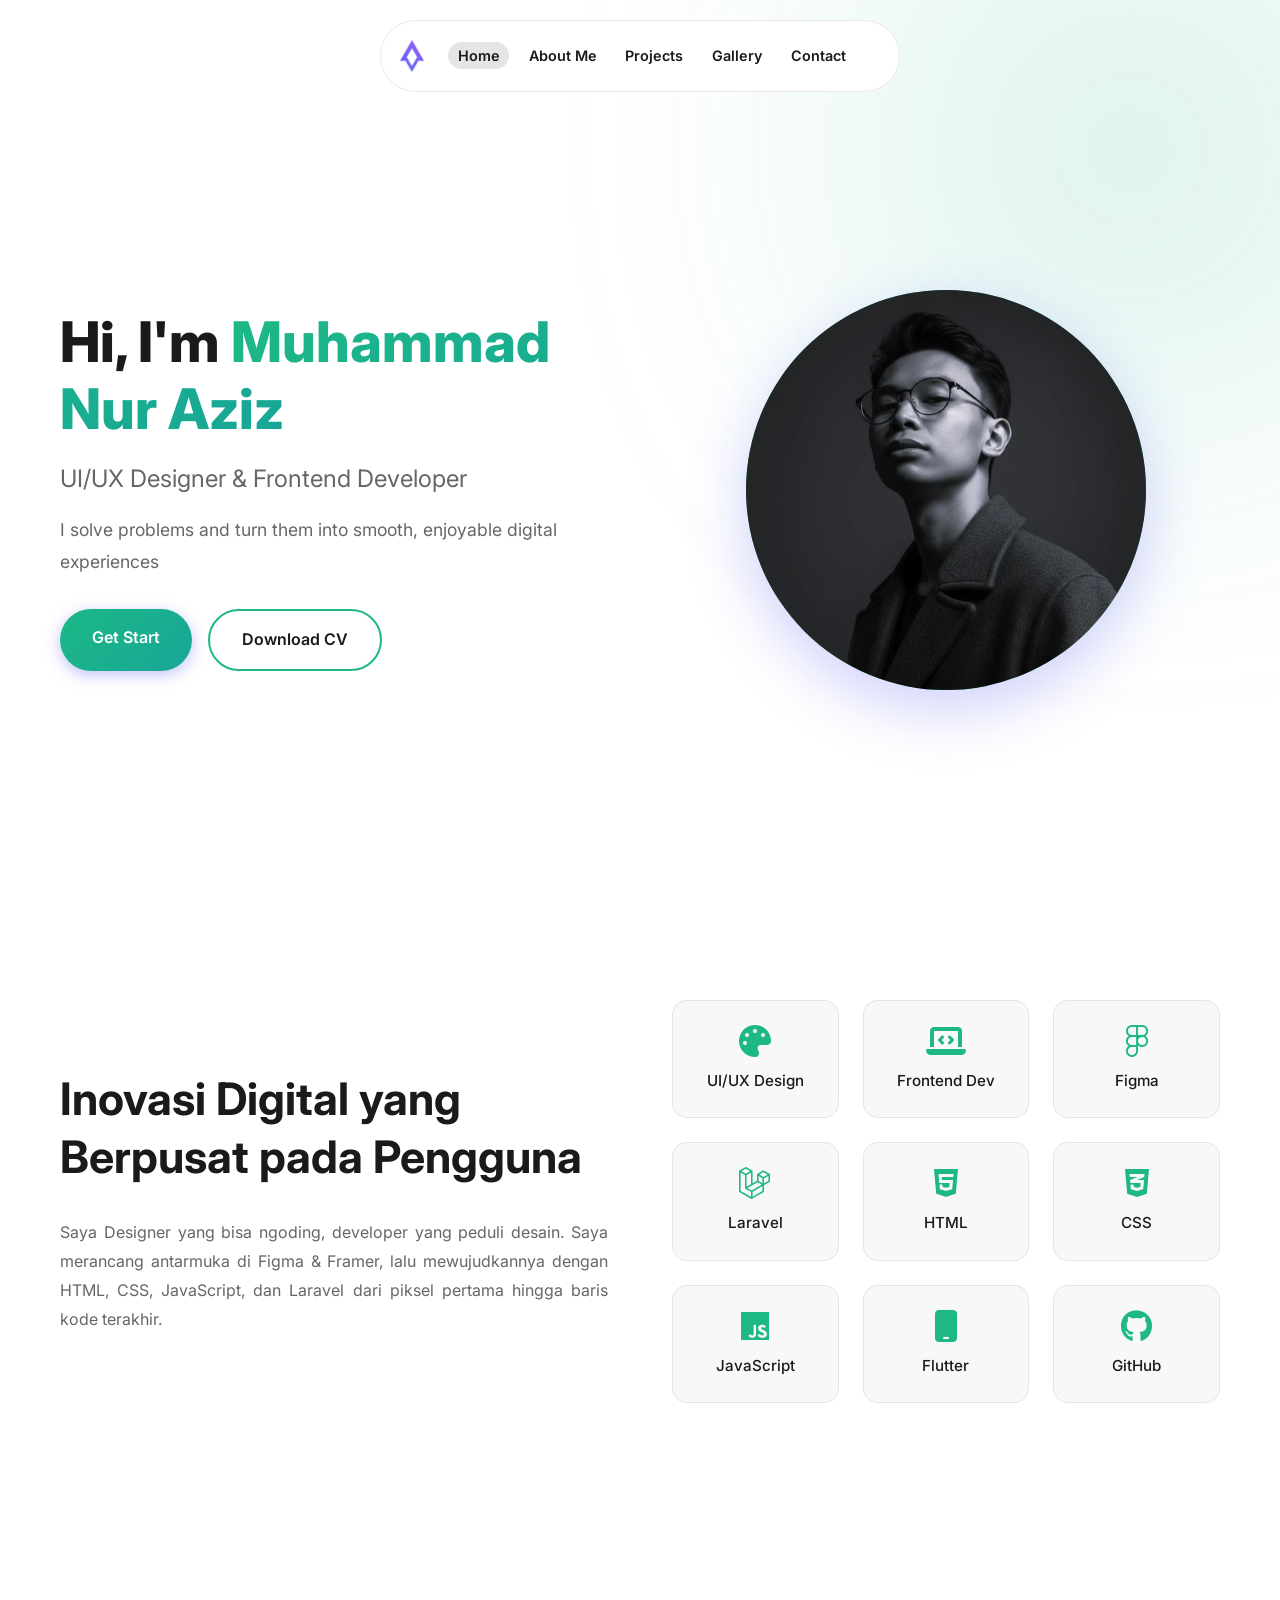
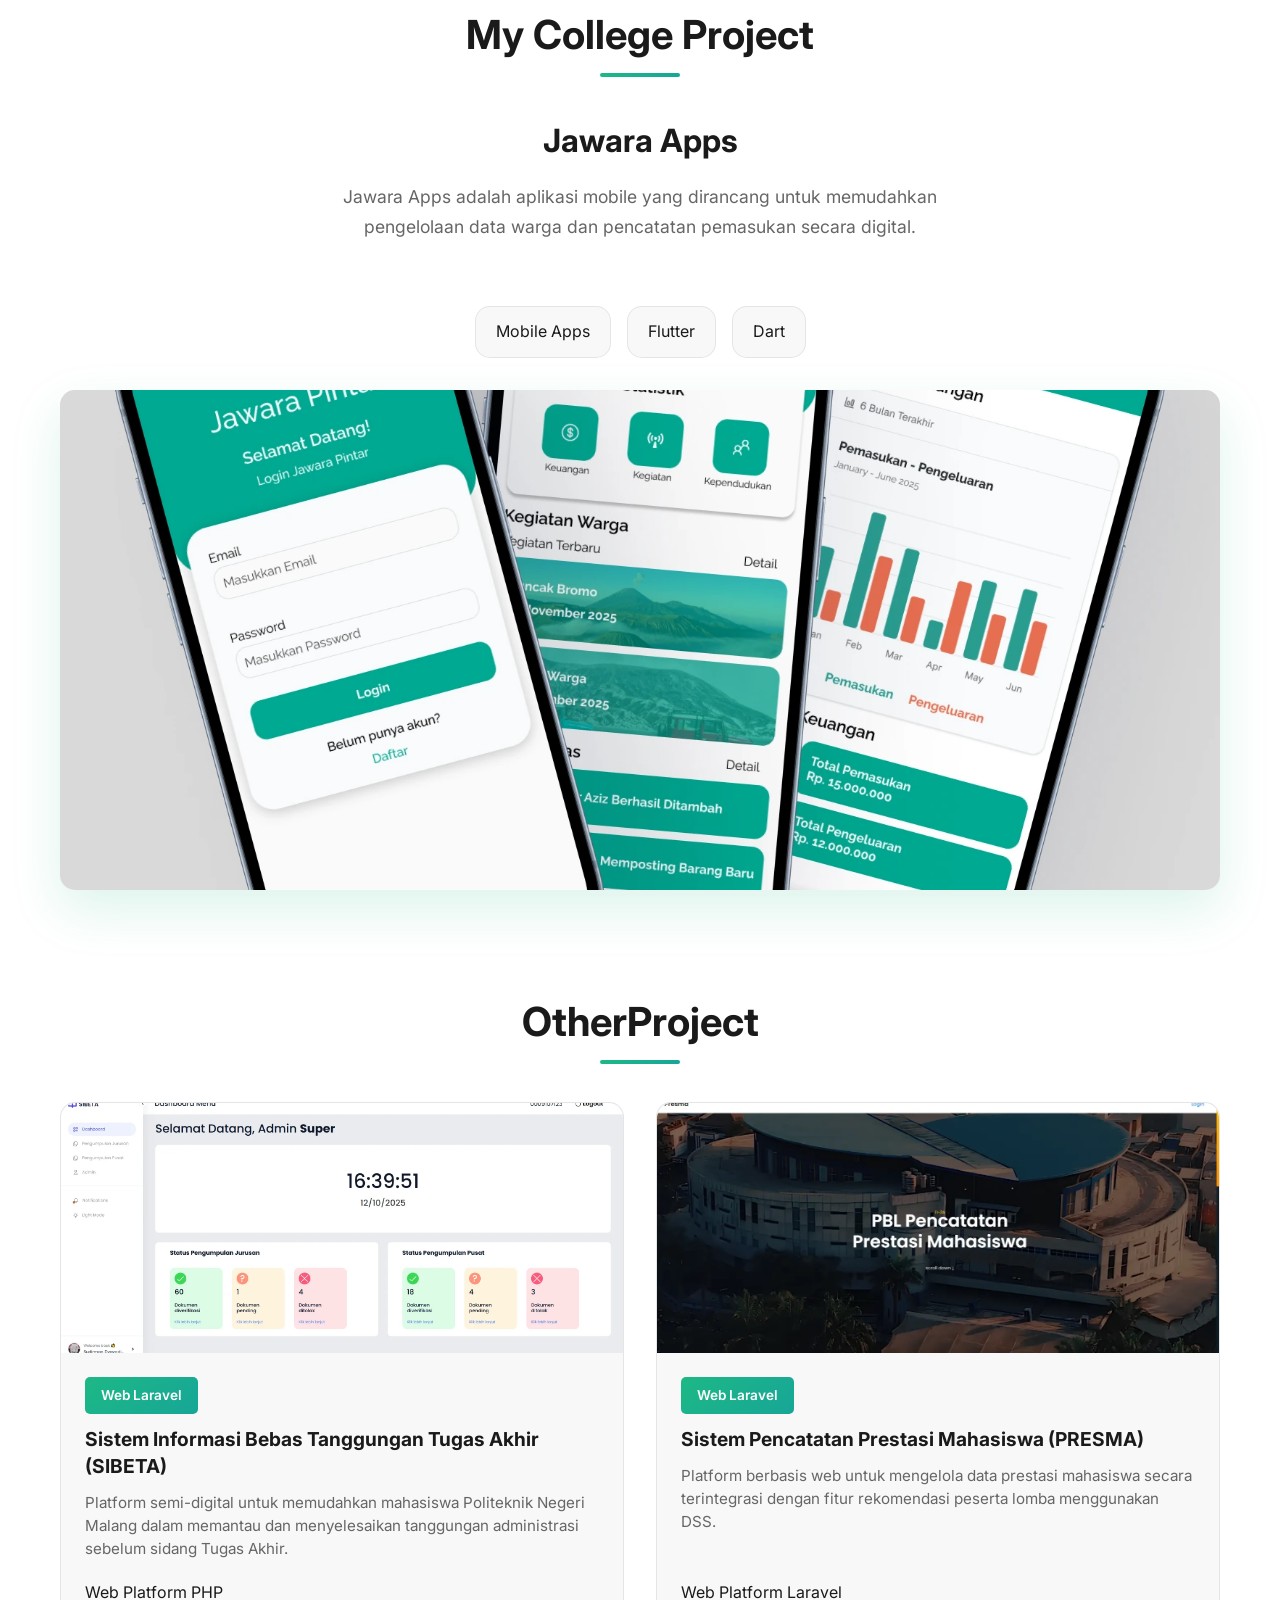
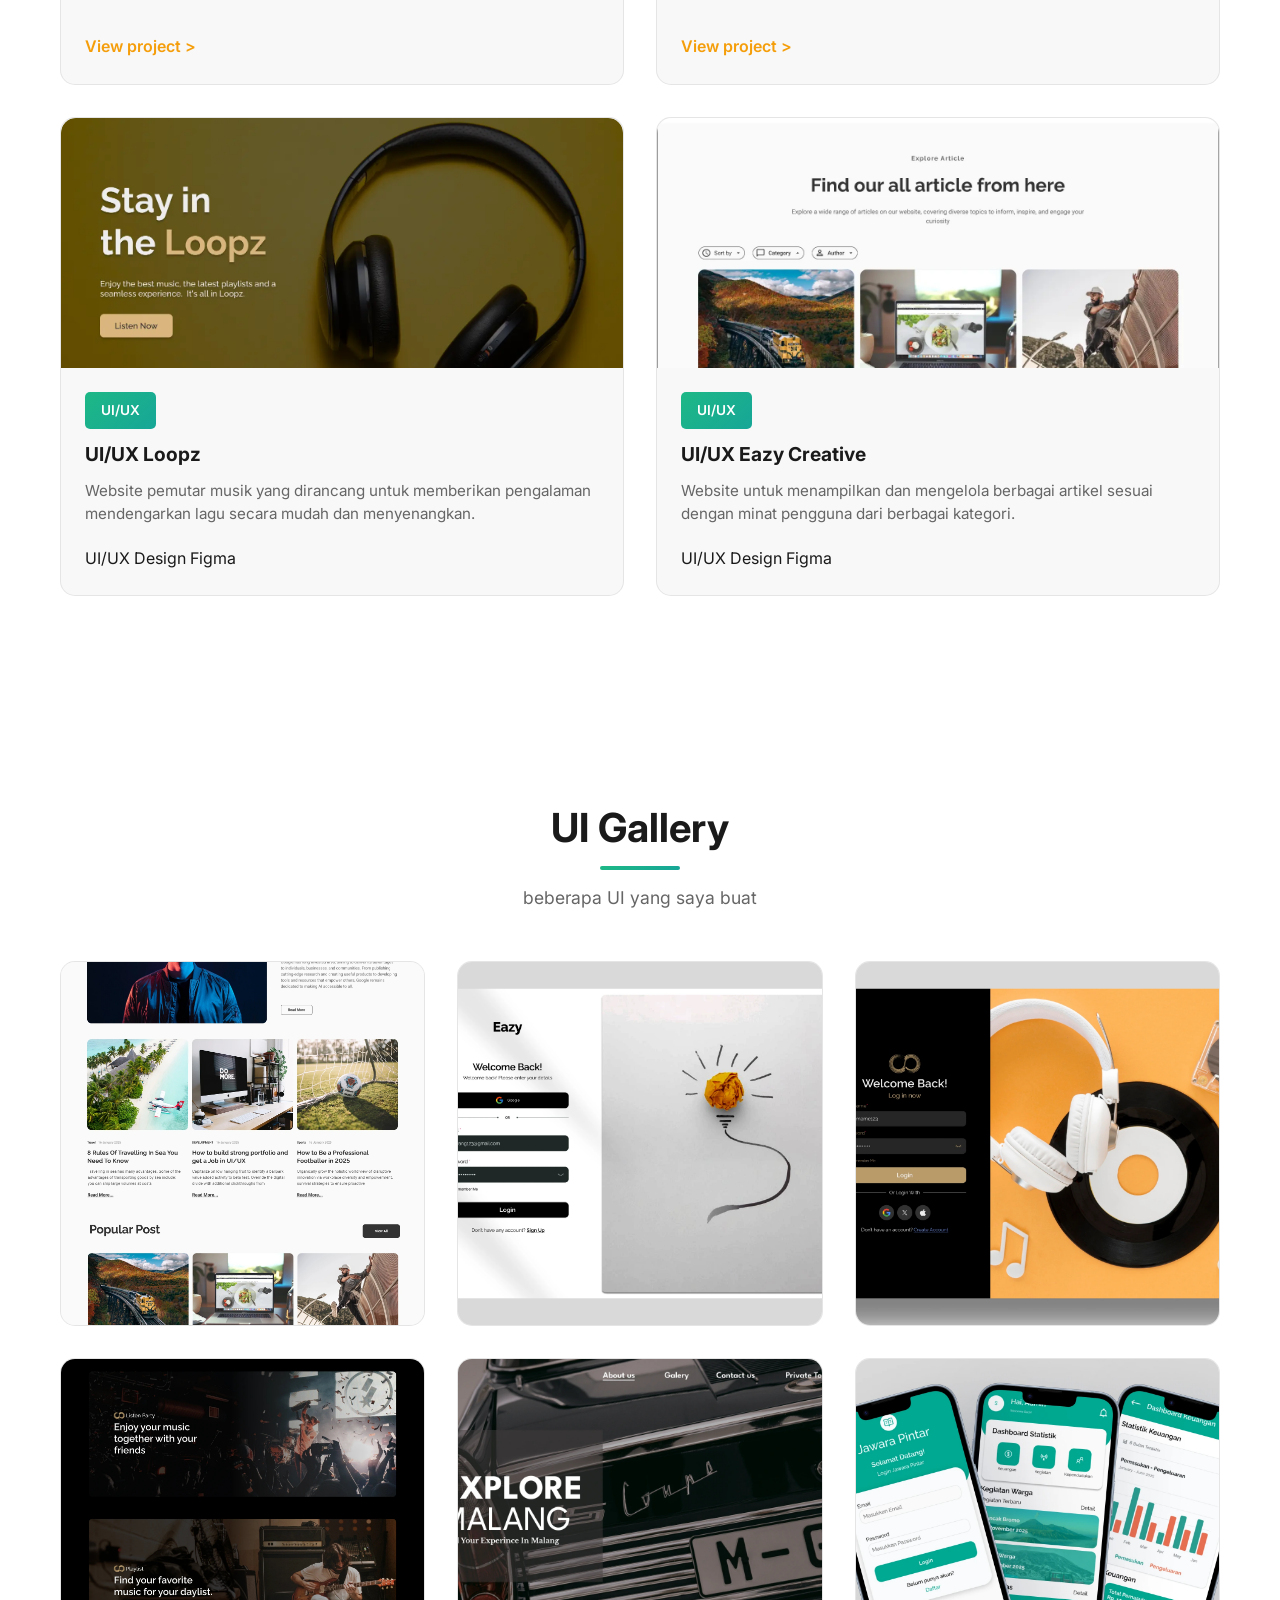
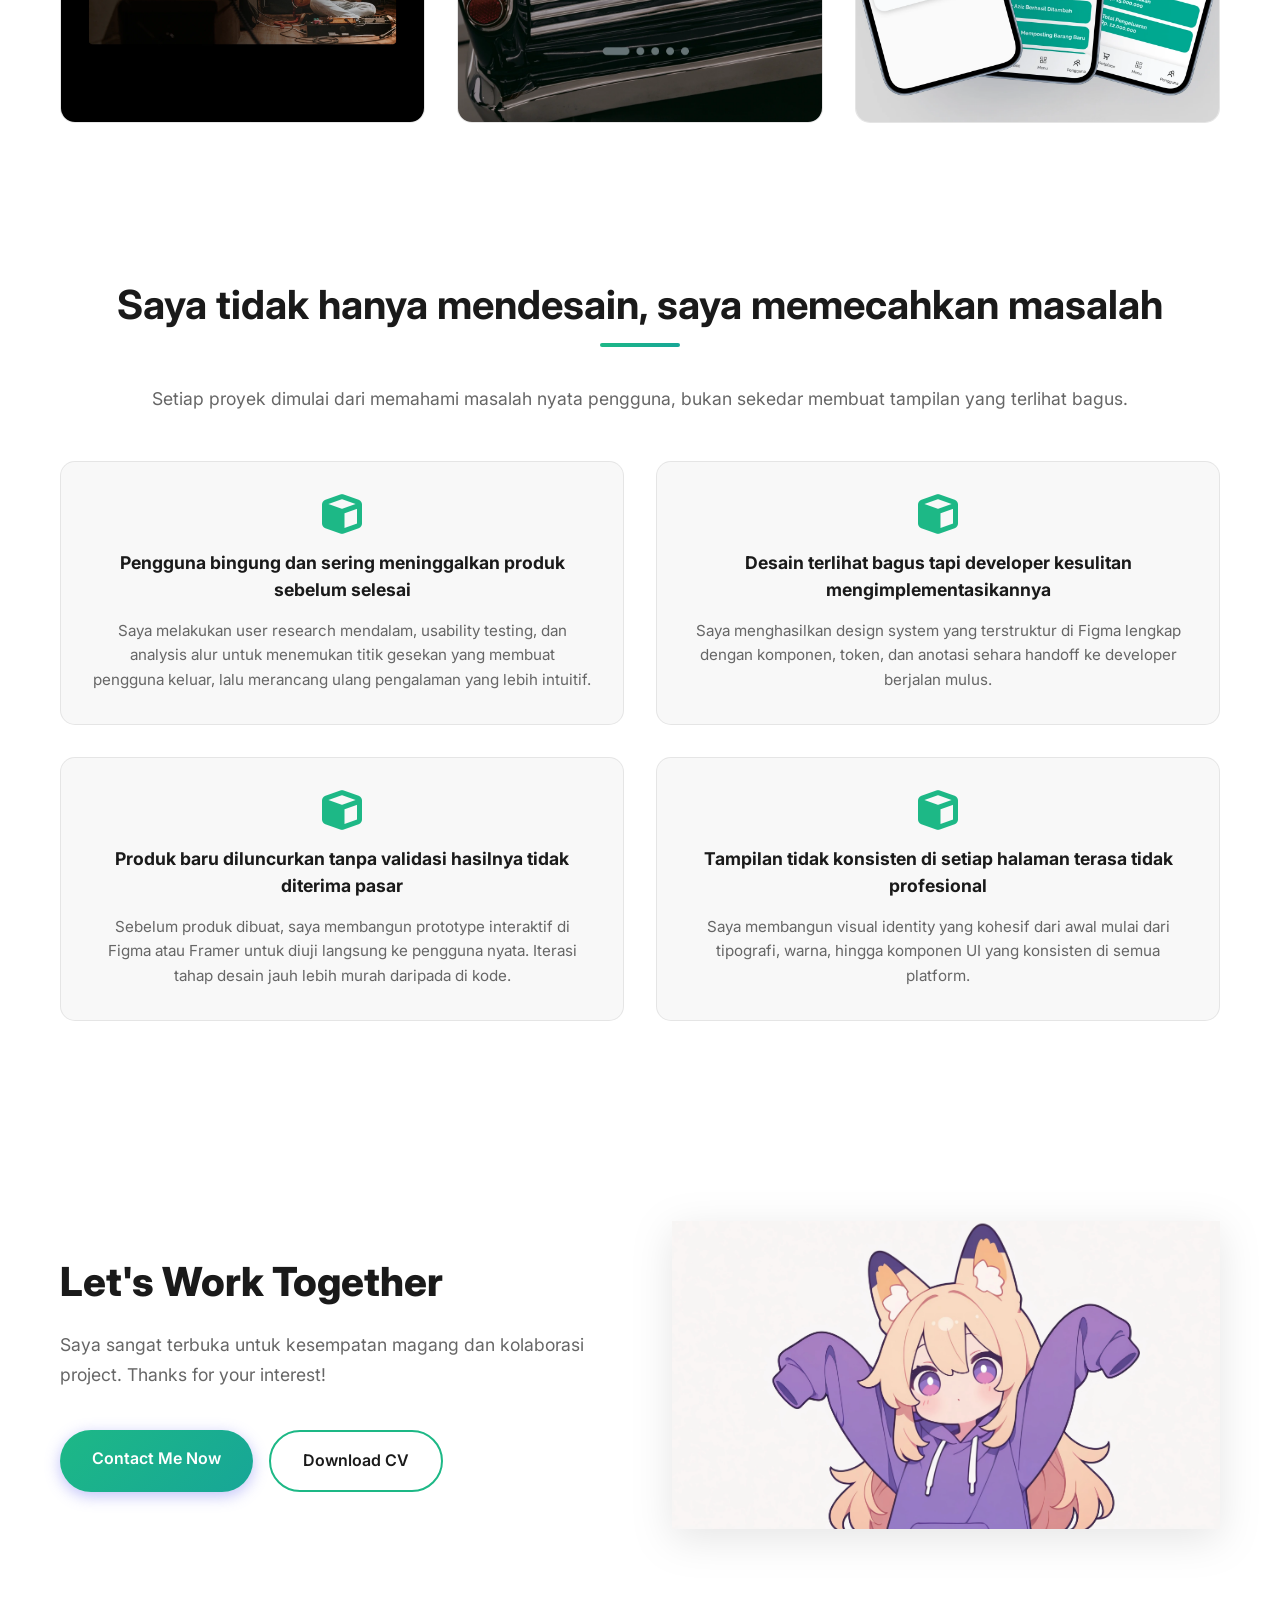
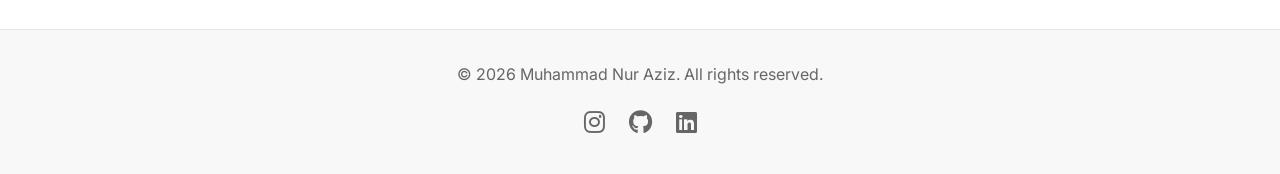
==== commit 352a84e0: "update ui" ====
--- a/index.html
+++ b/index.html
@@ -4,15 +4,14 @@
     <meta charset="UTF-8" />
     <meta name="viewport" content="width=device-width, initial-scale=1.0" />
     <title>Muhammad Nur Aziz - UI/UX Designer Portfolio</title>
-    <link rel="stylesheet" href="./css/style.css" />
     <link
+      href="https://fonts.googleapis.com/css2?family=Inter:wght@400;500;600;700;800&display=swap"
       rel="stylesheet"
+    />
+    <link rel="stylesheet"
       href="https://cdnjs.cloudflare.com/ajax/libs/font-awesome/6.5.0/css/all.min.css"
     />
-    <link
-      href="https://fonts.googleapis.com/css2?family=Raleway:wght@400;500;600;700;800&display=swap"
-      rel="stylesheet"
-    />
+    <link rel="stylesheet" href="./css/style.css" />
   </head>
   <body>
     <!-- Component Containers -->
@@ -20,6 +19,7 @@
     <div id="hero-container"></div>
     <div id="about-container"></div>
     <div id="projects-container"></div>
+    <div id="gallery-container"></div>
     <div id="problems-container"></div>
     <div id="contact-container"></div>
     <div id="footer-container"></div>
--- a/css/style.css
+++ b/css/style.css
@@ -6,13 +6,13 @@
 }
 
 :root {
-  --primary-color: #6366f1;
-  --secondary-color: #8b5cf6;
-  --dark-bg: #0f172a;
-  --dark-card: #1e293b;
-  --text-primary: #f1f5f9;
-  --text-secondary: #cbd5e1;
-  --accent-gradient: linear-gradient(135deg, #6366f1 0%, #8b5cf6 100%);
+  --primary-color: #1DB886;
+  --secondary-color: #17a697;
+  --light-bg: #ffffff;
+  --light-card: #f8f8f8;
+  --text-primary: #1a1a1a;
+  --text-secondary: #666666;
+  --accent-gradient: linear-gradient(135deg, #1DB886 0%, #17a697 100%);
 }
 
 html {
@@ -20,8 +20,8 @@
 }
 
 body {
-  font-family: "Raleway", sans-serif;
-  background-color: var(--dark-bg);
+  font-family: "Inter", sans-serif;
+  background-color: var(--light-bg);
   color: var(--text-primary);
   line-height: 1.6;
   overflow-x: hidden;
@@ -36,25 +36,34 @@
 /* Navigation */
 .navbar {
   position: fixed;
-  top: 0;
-  width: 100%;
-  background: rgba(15, 23, 42, 0.95);
+  top: 20px;
+  left: 50%;
+  transform: translateX(-50%);
+  width: 520px;
+  height: 72px;
+  background: rgba(255, 255, 255, 0.95);
   backdrop-filter: blur(10px);
   z-index: 1000;
-  padding: 1rem 0;
-  border-bottom: 1px solid rgba(255, 255, 255, 0.1);
+  border-radius: 50px;
+  border: 1px solid rgba(0, 0, 0, 0.08);
 }
 
 .navbar .container {
   display: flex;
   justify-content: space-between;
   align-items: center;
+  width: 100%;
+  height: 100%;
+  max-width: 100%;
+  padding: 0 1.2rem;
+  margin: 0;
 }
 
 .logo {
-  height: 35px;
-  display: flex;
-  align-items: center;
+  height: 32px;
+  display: flex;
+  align-items: center;
+  flex-shrink: 0;
 }
 
 .logo img {
@@ -66,18 +75,51 @@
 .nav-menu {
   display: flex;
   list-style: none;
-  gap: 2rem;
+  gap: 0.6rem;
+  align-items: center;
+  flex: 1;
+  justify-content: center;
+  margin: 0 0.5rem;
 }
 
 .nav-link {
-  color: var(--text-secondary);
+  color: var(--text-primary);
   text-decoration: none;
-  transition: color 0.3s ease;
+  transition: all 0.3s ease;
   font-weight: 600;
+  padding: 0.3rem 0.6rem;
+  border-radius: 30px;
+  background-color: transparent;
+  font-size: 0.9rem;
+  white-space: nowrap;
 }
 
 .nav-link:hover {
   color: var(--primary-color);
+}
+
+.nav-link.active {
+  color: var(--text-primary);
+  background-color: rgba(0, 0, 0, 0.1);
+}
+
+.nav-link.contact-btn {
+  background-color: #000 !important;
+  color: white;
+  padding: 0.5rem 1.2rem;
+  border-radius: 50px;
+  display: inline-block;
+  font-size: 0.9rem;
+}
+
+.nav-link.contact-btn:hover {
+  background-color: #333 !important;
+  color: white;
+}
+
+.nav-link.contact-btn.active {
+  background-color: #000 !important;
+  color: white;
 }
 
 .hamburger {
@@ -92,6 +134,52 @@
   height: 3px;
   background: var(--text-primary);
   transition: all 0.3s ease;
+}
+
+/* Responsive */
+@media (max-width: 768px) {
+  .navbar {
+    width: calc(100% - 20px);
+    height: auto;
+    top: 10px;
+    left: 10px;
+    transform: none;
+  }
+
+  .navbar .container {
+    padding: 0 1rem;
+  }
+
+  .nav-menu {
+    display: none;
+    flex-direction: column;
+    gap: 0.5rem;
+    width: 100%;
+    padding: 1rem 0;
+    margin: 0;
+    flex: none;
+    justify-content: flex-start;
+  }
+
+  .nav-menu.active {
+    display: flex;
+  }
+
+  .hamburger {
+    display: flex;
+  }
+
+  .hamburger.active span:nth-child(1) {
+    transform: rotate(45deg) translate(8px, 8px);
+  }
+
+  .hamburger.active span:nth-child(2) {
+    opacity: 0;
+  }
+
+  .hamburger.active span:nth-child(3) {
+    transform: rotate(-45deg) translate(7px, -7px);
+  }
 }
 
 /* Hero Section */
@@ -227,7 +315,7 @@
 /* About Section */
 .about {
   padding: 100px 0;
-  background: linear-gradient(180deg, var(--dark-bg) 0%, var(--dark-card) 100%);
+  background: var(--light-bg);
 }
 
 .about-content {
@@ -244,13 +332,11 @@
 }
 
 .about-title {
-  font-size: 2.5rem;
-  font-weight: 800;
-  background: var(--accent-gradient);
-  -webkit-background-clip: text;
-  -webkit-text-fill-color: transparent;
-  background-clip: text;
+  font-size: 2.8rem;
+  font-weight: 700;
+  color: var(--text-primary);
   margin: 0;
+  line-height: 1.3;
 }
 
 .about-text {
@@ -277,17 +363,18 @@
   align-items: center;
   gap: 0.75rem;
   padding: 1.5rem;
-  background: rgba(255, 255, 255, 0.05);
+  background: var(--light-card);
   border-radius: 15px;
-  border: 1px solid rgba(255, 255, 255, 0.1);
+  border: 1px solid rgba(0, 0, 0, 0.08);
   transition: all 0.3s ease;
   text-align: center;
 }
 
 .skill-item:hover {
-  background: rgba(99, 102, 241, 0.15);
-  border-color: rgba(99, 102, 241, 0.3);
+  background: rgba(29, 184, 134, 0.08);
+  border-color: var(--primary-color);
   transform: translateY(-8px);
+  box-shadow: 0 8px 20px rgba(29, 184, 134, 0.15);
 }
 
 .skill-icon {
@@ -323,7 +410,7 @@
 /* Projects Section */
 .projects {
   padding: 100px 0;
-  background: var(--dark-bg);
+  background: var(--light-bg);
 }
 
 .projects-carousel {
@@ -419,14 +506,14 @@
 .project-image-carousel {
   width: 100%;
   max-width: 100%;
-  height: 400px;
+  height: 500px;
   border-radius: 15px;
   overflow: hidden;
-  box-shadow: 0 20px 50px rgba(0, 0, 0, 0.4);
-  display: flex;
-  align-items: center;
-  justify-content: center;
-  background: rgba(99, 102, 241, 0.1);
+  box-shadow: 0 20px 50px rgba(29, 184, 134, 0.15);
+  display: flex;
+  align-items: center;
+  justify-content: center;
+  background: var(--light-card);
 }
 
 .project-image-carousel img {
@@ -448,7 +535,7 @@
   width: 50px;
   height: 50px;
   border-radius: 50%;
-  background: rgba(99, 102, 241, 0.2);
+  background: rgba(29, 184, 134, 0.1);
   border: 2px solid var(--primary-color);
   color: var(--primary-color);
   cursor: pointer;
@@ -469,35 +556,341 @@
   transform: scale(0.95);
 }
 
+/* College Project Section */
+.college-project-section {
+  margin-bottom: 100px;
+}
+
+.college-project-header {
+  text-align: center;
+  margin-bottom: 4rem;
+}
+
+.college-project-header h3 {
+  font-size: 2rem;
+  font-weight: 700;
+  color: var(--text-primary);
+  margin-bottom: 1rem;
+}
+
+.college-project-header p {
+  font-size: 1.1rem;
+  color: var(--text-secondary);
+  max-width: 600px;
+  margin: 0 auto;
+  line-height: 1.7;
+}
+
+.college-tags-container {
+  display: flex;
+  justify-content: center;
+  flex-wrap: wrap;
+  gap: 1rem;
+  margin-bottom: 2rem;
+}
+
+.tag-wrapper {
+  background: var(--light-card);
+  border: 1px solid rgba(0, 0, 0, 0.08);
+  border-radius: 15px;
+  padding: 0.75rem 1.25rem;
+  display: flex;
+  align-items: center;
+}
+
+.college-project-card {
+  display: grid;
+  grid-template-columns: 1fr 1fr;
+  gap: 3rem;
+  align-items: center;
+  padding: 3rem;
+  background: var(--light-card);
+  border-radius: 20px;
+  border: 1px solid rgba(0, 0, 0, 0.08);
+}
+
+.college-project-card .project-content {
+  display: flex;
+  flex-direction: column;
+  gap: 1rem;
+}
+
+.college-project-card .project-image-carousel {
+  height: 350px;
+  border-radius: 20px;
+}
+
+/* Other Projects Grid */
+.other-projects-section {
+  margin-top: 80px;
+}
+
+.projects-grid {
+  display: grid;
+  grid-template-columns: repeat(2, 1fr);
+  gap: 2rem;
+}
+
+.project-card-grid {
+  background: var(--light-card);
+  border-radius: 15px;
+  overflow: hidden;
+  border: 1px solid rgba(0, 0, 0, 0.08);
+  transition: all 0.3s ease;
+  display: flex;
+  flex-direction: column;
+}
+
+.project-card-grid:hover {
+  border-color: var(--primary-color);
+  box-shadow: 0 10px 30px rgba(29, 184, 134, 0.15);
+  transform: translateY(-5px);
+}
+
+.project-image-grid {
+  width: 100%;
+  height: 250px;
+  overflow: hidden;
+  border-radius: 15px 15px 0 0;
+  display: flex;
+  align-items: center;
+  justify-content: center;
+  background: var(--light-card);
+}
+
+.project-image-grid img {
+  width: 100%;
+  height: 100%;
+  object-fit: cover;
+}
+
+.project-content-grid {
+  padding: 1.5rem;
+  display: flex;
+  flex-direction: column;
+  gap: 0.75rem;
+  flex-grow: 1;
+}
+
+.project-title-grid {
+  font-size: 1.2rem;
+  font-weight: 700;
+  color: var(--text-primary);
+  margin: 0;
+  line-height: 1.4;
+}
+
+.project-description-grid {
+  font-size: 0.95rem;
+  color: var(--text-secondary);
+  line-height: 1.5;
+  margin-bottom: 0.5rem;
+  flex-grow: 1;
+}
+
+/* Responsive Grid */
+@media (max-width: 1024px) {
+  .projects-grid {
+    grid-template-columns: 1fr;
+  }
+
+  .college-project-card {
+    grid-template-columns: 1fr;
+    gap: 2rem;
+  }
+}
+
+@media (max-width: 768px) {
+  .college-project-card {
+    padding: 1.5rem;
+  }
+
+  .projects-grid {
+    gap: 1.5rem;
+  }
+}
+
+/* Gallery Section */
+.gallery {
+  padding: 100px 0;
+  background: var(--light-bg);
+}
+
+.gallery-subtitle {
+  text-align: center;
+  color: var(--text-secondary);
+  font-size: 1.1rem;
+  margin-bottom: 3rem;
+  margin-top: -1.5rem;
+}
+
+.gallery-grid {
+  display: grid;
+  grid-template-columns: repeat(3, 1fr);
+  gap: 2rem;
+}
+
+.gallery-item {
+  position: relative;
+  overflow: hidden;
+  border-radius: 15px;
+  background: var(--light-card);
+  border: 1px solid rgba(0, 0, 0, 0.08);
+  transition: all 0.3s ease;
+  cursor: pointer;
+  aspect-ratio: 1;
+}
+
+.gallery-item:hover {
+  border-color: var(--primary-color);
+  box-shadow: 0 12px 35px rgba(29, 184, 134, 0.2);
+  transform: translateY(-8px);
+}
+
+.gallery-image {
+  width: 100%;
+  height: 100%;
+  display: flex;
+  align-items: center;
+  justify-content: center;
+  background: linear-gradient(135deg, #f8f8f8 0%, #e8e8e8 100%);
+  overflow: hidden;
+}
+
+.gallery-image img {
+  width: 100%;
+  height: 100%;
+  object-fit: cover;
+  transition: transform 0.3s ease;
+}
+
+.gallery-item:hover .gallery-image img {
+  transform: scale(1.05);
+}
+
+@media (max-width: 1024px) {
+  .gallery-grid {
+    grid-template-columns: repeat(2, 1fr);
+  }
+}
+
+@media (max-width: 768px) {
+  .gallery-grid {
+    grid-template-columns: 1fr;
+    gap: 1.5rem;
+  }
+}
+
 /* Contact Section */
 .contact {
   padding: 100px 0;
-  background: linear-gradient(180deg, var(--dark-bg) 0%, var(--dark-card) 100%);
-}
-
-.contact-content {
-  text-align: center;
-  max-width: 700px;
-  margin: 0 auto;
+  background: var(--light-bg);
+}
+
+.contact-wrapper {
+  display: grid;
+  grid-template-columns: 1fr 1fr;
+  gap: 4rem;
+  align-items: center;
+}
+
+.contact-left {
+  display: flex;
+  flex-direction: column;
+  gap: 1.5rem;
+}
+
+.contact-title {
+  font-size: 2.5rem;
+  font-weight: 800;
+  color: var(--text-primary);
+  margin: 0;
+  line-height: 1.2;
 }
 
 .contact-description {
-  font-size: 1.2rem;
+  font-size: 1.1rem;
   color: var(--text-secondary);
-  margin-bottom: 2rem;
-  line-height: 1.8;
+  line-height: 1.7;
+  margin: 0;
 }
 
 .contact-buttons {
   display: flex;
-  justify-content: center;
   gap: 1rem;
+  margin-top: 1rem;
+  flex-wrap: wrap;
+}
+
+.contact-right {
+  display: flex;
+  justify-content: center;
+  align-items: center;
+}
+
+.contact-character {
+  width: 100%;
+  max-width: 550px;
+  display: flex;
+  align-items: center;
+  justify-content: center;
+}
+
+.character-img {
+  width: 100%;
+  height: auto;
+  max-width: 100%;
+  display: block;
+  filter: drop-shadow(0 10px 20px rgba(0, 0, 0, 0.1));
+}
+
+@media (max-width: 1024px) {
+  .contact-wrapper {
+    grid-template-columns: 1fr;
+    gap: 2rem;
+  }
+
+  .contact-right {
+    justify-content: center;
+  }
+
+  .contact-character {
+    max-width: 300px;
+  }
+}
+
+@media (max-width: 768px) {
+  .contact-title {
+    font-size: 2rem;
+  }
+
+  .contact-buttons {
+    flex-direction: column;
+  }
+
+  .contact-character {
+    max-width: 250px;
+  }
+
+  .btn {
+    width: 100%;
+  }
+}
+
+@media (max-width: 480px) {
+  .contact-character {
+    max-width: 200px;
+  }
+
+  .contact-title {
+    font-size: 1.5rem;
+  }
 }
 
 /* FAQ Section */
 .faq-section {
   padding: 50px 0 100px 0;
-  background: var(--dark-bg);
+  background: var(--light-bg);
 }
 
 .faq-subtitle {
@@ -507,25 +900,57 @@
   margin-bottom: 3rem;
 }
 
-.faq-container {
-  max-width: 800px;
-  margin: 0 auto;
+.features-grid {
+  display: grid;
+  grid-template-columns: repeat(2, 1fr);
+  gap: 2rem;
+  margin-top: 3rem;
+}
+
+.feature-card {
+  background: var(--light-card);
+  border: 1px solid rgba(0, 0, 0, 0.08);
+  border-radius: 15px;
+  padding: 2rem;
   display: flex;
   flex-direction: column;
-  gap: 1.5rem;
-}
-
-.faq-item {
-  background: rgba(30, 41, 59, 0.5);
-  border: 1px solid rgba(255, 255, 255, 0.1);
-  border-radius: 15px;
-  overflow: hidden;
+  gap: 1rem;
   transition: all 0.3s ease;
-}
-
-.faq-item:hover {
-  border-color: rgba(99, 102, 241, 0.3);
-  background: rgba(30, 41, 59, 0.7);
+  text-align: center;
+}
+
+.feature-card:hover {
+  border-color: var(--primary-color);
+  box-shadow: 0 12px 35px rgba(29, 184, 134, 0.15);
+  transform: translateY(-5px);
+}
+
+.feature-icon {
+  font-size: 2.5rem;
+  color: var(--primary-color);
+  display: flex;
+  justify-content: center;
+}
+
+.feature-title {
+  font-size: 1.1rem;
+  font-weight: 700;
+  color: var(--text-primary);
+  margin: 0;
+  line-height: 1.5;
+}
+
+.feature-description {
+  font-size: 0.95rem;
+  color: var(--text-secondary);
+  line-height: 1.6;
+  margin: 0;
+}
+
+@media (max-width: 768px) {
+  .features-grid {
+    grid-template-columns: 1fr;
+  }
 }
 
 .faq-question {
@@ -539,12 +964,7 @@
 }
 
 .faq-question:hover {
-  background: rgba(99, 102, 241, 0.1);
-}
-
-.faq-icon {
-  font-size: 1.8rem;
-  min-width: 40px;
+  background: rgba(29, 184, 134, 0.05);
 }
 
 .faq-question h3 {
@@ -560,7 +980,7 @@
   justify-content: center;
   width: 40px;
   height: 40px;
-  background: rgba(99, 102, 241, 0.2);
+  background: rgba(29, 184, 134, 0.1);
   border-radius: 50%;
   color: var(--primary-color);
   transition: all 0.3s ease;
@@ -625,10 +1045,10 @@
 
 /* Footer */
 .footer {
-  background: var(--dark-card);
+  background: var(--light-card);
   padding: 2rem 0;
   text-align: center;
-  border-top: 1px solid rgba(255, 255, 255, 0.1);
+  border-top: 1px solid rgba(0, 0, 0, 0.08);
 }
 
 .footer p {
@@ -663,12 +1083,12 @@
     left: -100%;
     top: 70px;
     flex-direction: column;
-    background: var(--dark-card);
+    background: var(--light-bg);
     width: 100%;
     text-align: center;
     transition: 0.3s;
     padding: 2rem 0;
-    border-top: 1px solid rgba(255, 255, 255, 0.1);
+    border-top: 1px solid rgba(0, 0, 0, 0.08);
   }
 
   .nav-menu.active {
@@ -717,7 +1137,7 @@
   }
 
   .project-image-carousel {
-    height: 300px;
+    height: 400px;
   }
 
   .contact-buttons {
@@ -793,3 +1213,100 @@
     min-width: 30px;
   }
 }
+
+/* Gallery Modal */
+.gallery-modal {
+  display: none;
+  position: fixed;
+  top: 0;
+  left: 0;
+  width: 100%;
+  height: 100%;
+  background-color: rgba(0, 0, 0, 0.8);
+  z-index: 2000;
+  align-items: center;
+  justify-content: center;
+  animation: fadeIn 0.3s ease;
+}
+
+.gallery-modal.active {
+  display: flex;
+}
+
+@keyframes fadeIn {
+  from {
+    opacity: 0;
+  }
+  to {
+    opacity: 1;
+  }
+}
+
+.modal-content {
+  position: relative;
+  max-width: 90vw;
+  max-height: 90vh;
+  background: white;
+  border-radius: 15px;
+  overflow: hidden;
+  box-shadow: 0 20px 60px rgba(0, 0, 0, 0.3);
+  animation: slideIn 0.3s ease;
+}
+
+@keyframes slideIn {
+  from {
+    transform: scale(0.8);
+    opacity: 0;
+  }
+  to {
+    transform: scale(1);
+    opacity: 1;
+  }
+}
+
+#modalImage {
+  width: 100%;
+  height: 100%;
+  object-fit: contain;
+  display: block;
+  max-height: 90vh;
+}
+
+.modal-close {
+  position: absolute;
+  top: 15px;
+  right: 20px;
+  font-size: 2.5rem;
+  color: white;
+  background: rgba(0, 0, 0, 0.5);
+  border: none;
+  border-radius: 50%;
+  width: 45px;
+  height: 45px;
+  display: flex;
+  align-items: center;
+  justify-content: center;
+  cursor: pointer;
+  transition: all 0.3s ease;
+  z-index: 2001;
+}
+
+.modal-close:hover {
+  background: rgba(0, 0, 0, 0.8);
+  transform: scale(1.1);
+}
+
+@media (max-width: 768px) {
+  .modal-content {
+    max-width: 95vw;
+    max-height: 95vh;
+  }
+
+  .modal-close {
+    top: 10px;
+    right: 10px;
+    font-size: 2rem;
+    width: 40px;
+    height: 40px;
+  }
+}
